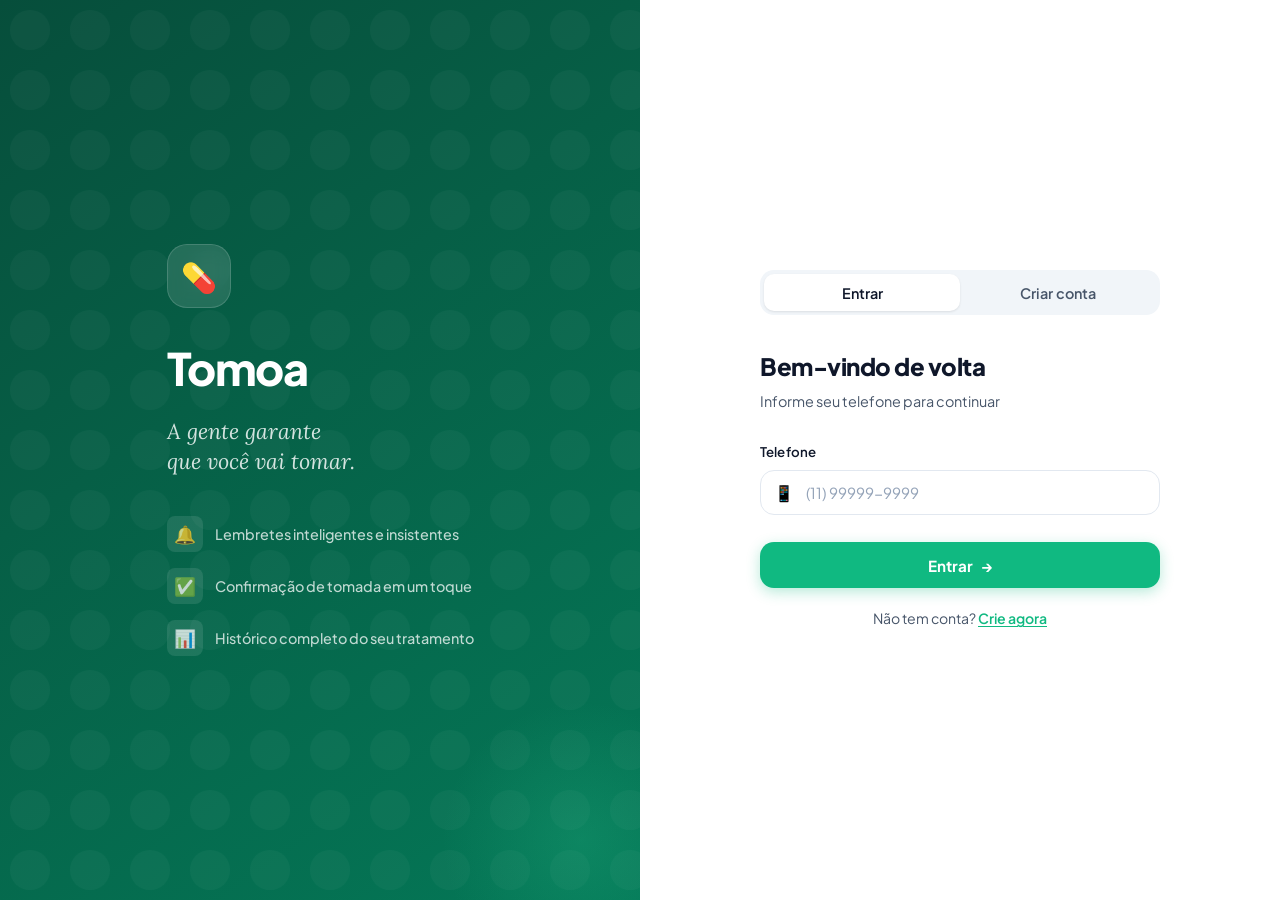
==== index.html @ 5665f7df "Add files via upload" ====
<!DOCTYPE html>
<html lang="pt-BR">
<head>
  <meta charset="UTF-8" />
  <meta name="viewport" content="width=device-width, initial-scale=1.0" />
  <title>Tomoa — Nunca mais esqueça seu remédio</title>
  <link rel="preconnect" href="https://fonts.googleapis.com" />
  <link rel="preconnect" href="https://fonts.gstatic.com" crossorigin />
  <link href="https://fonts.googleapis.com/css2?family=Plus+Jakarta+Sans:wght@400;500;600;700;800&family=Lora:ital@0;1&display=swap" rel="stylesheet" />
  <link rel="stylesheet" href="style.css" />
</head>
<body>

  <!-- ═══════════════════════════════════════════
       TOAST CONTAINER
  ════════════════════════════════════════════ -->
  <div id="toast-container" aria-live="polite"></div>

  <!-- ═══════════════════════════════════════════
       LOADING OVERLAY
  ════════════════════════════════════════════ -->
  <div id="loading-overlay" class="hidden">
    <div class="spinner-ring"></div>
  </div>

  <!-- ═══════════════════════════════════════════
       SCREEN: AUTH (Login / Cadastro)
  ════════════════════════════════════════════ -->
  <div id="screen-auth" class="screen active">
    <div class="auth-layout">

      <!-- Painel esquerdo — branding -->
      <div class="auth-brand">
        <div class="auth-brand-inner">
          <div class="brand-logo-wrap">
            <span class="brand-logo-icon">💊</span>
          </div>
          <h1 class="brand-name">Tomoa</h1>
          <p class="brand-tagline">A gente garante<br>que você vai tomar.</p>
          <div class="brand-features">
            <div class="brand-feature">
              <span class="feat-icon">🔔</span>
              <span>Lembretes inteligentes e insistentes</span>
            </div>
            <div class="brand-feature">
              <span class="feat-icon">✅</span>
              <span>Confirmação de tomada em um toque</span>
            </div>
            <div class="brand-feature">
              <span class="feat-icon">📊</span>
              <span>Histórico completo do seu tratamento</span>
            </div>
          </div>
        </div>
      </div>

      <!-- Painel direito — formulário -->
      <div class="auth-form-panel">
        <div class="auth-form-card">

          <!-- Tabs -->
          <div class="auth-tabs">
            <button class="auth-tab active" data-tab="login">Entrar</button>
            <button class="auth-tab" data-tab="cadastro">Criar conta</button>
          </div>

          <!-- Tab: Login -->
          <div id="tab-login" class="auth-tab-content active">
            <div class="form-header">
              <h2>Bem-vindo de volta</h2>
              <p>Informe seu telefone para continuar</p>
            </div>
            <div class="form-group">
              <label for="login-phone">Telefone</label>
              <div class="input-wrap">
                <span class="input-icon">📱</span>
                <input type="tel" id="login-phone" placeholder="(11) 99999-9999" maxlength="15" />
              </div>
            </div>
            <button class="btn-primary full" id="btn-login">
              <span class="btn-text">Entrar</span>
              <span class="btn-icon">→</span>
            </button>
            <p class="auth-switch">Não tem conta? <button class="link-btn" data-switch="cadastro">Crie agora</button></p>
          </div>

          <!-- Tab: Cadastro -->
          <div id="tab-cadastro" class="auth-tab-content">
            <div class="form-header">
              <h2>Seu cuidado começa aqui</h2>
              <p>Crie sua conta gratuita em segundos</p>
            </div>
            <div class="form-group">
              <label for="cad-name">Seu nome</label>
              <div class="input-wrap">
                <span class="input-icon">👤</span>
                <input type="text" id="cad-name" placeholder="Como posso te chamar?" />
              </div>
            </div>
            <div class="form-group">
              <label for="cad-phone">Telefone</label>
              <div class="input-wrap">
                <span class="input-icon">📱</span>
                <input type="tel" id="cad-phone" placeholder="(11) 99999-9999" maxlength="15" />
              </div>
            </div>
            <button class="btn-primary full" id="btn-cadastro">
              <span class="btn-text">Começar agora — é grátis</span>
              <span class="btn-icon">→</span>
            </button>
            <p class="auth-switch">Já tem conta? <button class="link-btn" data-switch="login">Entrar</button></p>
          </div>

        </div>
      </div>
    </div>
  </div>

  <!-- ═══════════════════════════════════════════
       SCREEN: DASHBOARD
  ════════════════════════════════════════════ -->
  <div id="screen-dashboard" class="screen hidden">

    <!-- Sidebar -->
    <aside class="sidebar">
      <div class="sidebar-logo">
        <span class="sidebar-logo-icon">💊</span>
        <span class="sidebar-logo-text">Tomoa</span>
      </div>
      <nav class="sidebar-nav">
        <button class="nav-item active" data-view="home">
          <span class="nav-icon">🏠</span>
          <span class="nav-label">Início</span>
        </button>
        <button class="nav-item" data-view="add">
          <span class="nav-icon">➕</span>
          <span class="nav-label">Adicionar</span>
        </button>
        <button class="nav-item" data-view="history">
          <span class="nav-icon">📋</span>
          <span class="nav-label">Histórico</span>
        </button>
      </nav>
      <div class="sidebar-footer">
        <div class="user-mini">
          <div class="user-avatar" id="sidebar-avatar">U</div>
          <div class="user-mini-info">
            <span class="user-mini-name" id="sidebar-name">Usuário</span>
            <span class="user-mini-plan">Plano Free</span>
          </div>
        </div>
        <button class="btn-icon-only" id="btn-logout" title="Sair">
          <span>↪</span>
        </button>
      </div>
    </aside>

    <!-- Mobile top bar -->
    <header class="mobile-header">
      <div class="mobile-logo">
        <span>💊</span>
        <span>Tomoa</span>
      </div>
      <button class="mobile-menu-btn" id="mobile-menu-btn">☰</button>
    </header>

    <!-- Mobile nav overlay -->
    <div class="mobile-nav-overlay hidden" id="mobile-nav-overlay">
      <div class="mobile-nav-panel">
        <div class="mobile-nav-header">
          <span class="mobile-nav-title">Menu</span>
          <button id="mobile-nav-close">✕</button>
        </div>
        <button class="nav-item" data-view="home" data-mobile="true">🏠 Início</button>
        <button class="nav-item" data-view="add" data-mobile="true">➕ Adicionar remédio</button>
        <button class="nav-item" data-view="history" data-mobile="true">📋 Histórico</button>
        <button class="nav-item danger" id="btn-logout-mobile">↪ Sair</button>
      </div>
    </div>

    <!-- Main content area -->
    <main class="main-content">

      <!-- ── VIEW: HOME ─────────────────────────── -->
      <div id="view-home" class="view active">

        <!-- Hero greeting -->
        <div class="greeting-section">
          <div class="greeting-text">
            <p class="greeting-sub">Bom dia 👋</p>
            <h2 class="greeting-name" id="greeting-name">Usuário</h2>
          </div>
          <div class="plan-badge" id="plan-badge">
            <span class="plan-icon">⭐</span>
            <span>Plano Free</span>
          </div>
        </div>

        <!-- Stats row -->
        <div class="stats-row">
          <div class="stat-card">
            <div class="stat-val" id="stat-total">0</div>
            <div class="stat-lbl">Remédios</div>
          </div>
          <div class="stat-card accent">
            <div class="stat-val" id="stat-pendentes">0</div>
            <div class="stat-lbl">Pendentes</div>
          </div>
          <div class="stat-card green">
            <div class="stat-val" id="stat-confirmados">0</div>
            <div class="stat-lbl">Confirmados</div>
          </div>
        </div>

        <!-- Upgrade banner (shown when limit reached) -->
        <div class="upgrade-banner hidden" id="upgrade-banner">
          <div class="upgrade-info">
            <span class="upgrade-icon">⚡</span>
            <div>
              <strong>Limite do plano gratuito atingido</strong>
              <p>Você tem 2 de 2 remédios. Faça upgrade para adicionar mais.</p>
            </div>
          </div>
          <button class="btn-upgrade">Upgrade por R$9,90/mês →</button>
        </div>

        <!-- Remedios list -->
        <div class="section-header">
          <h3 class="section-title">Seus remédios</h3>
          <button class="btn-text-green" data-view="add" id="btn-add-shortcut">+ Adicionar</button>
        </div>

        <div id="remedios-list" class="remedios-list">
          <!-- Populated by JS -->
        </div>

        <!-- Empty state -->
        <div id="empty-state" class="empty-state hidden">
          <div class="empty-icon">💊</div>
          <h4>Nenhum remédio cadastrado</h4>
          <p>Adicione seu primeiro remédio e nunca mais esqueça de tomar.</p>
          <button class="btn-primary" data-view="add">Adicionar remédio</button>
        </div>

      </div>

      <!-- ── VIEW: ADD REMÉDIO ───────────────────── -->
      <div id="view-add" class="view hidden">
        <div class="view-header">
          <button class="btn-back" data-view="home">← Voltar</button>
          <h2 class="view-title">Adicionar remédio</h2>
        </div>

        <div class="form-card">
          <div class="form-card-header">
            <span class="form-card-icon">💊</span>
            <div>
              <h3>Novo lembrete</h3>
              <p>Preencha os dados do medicamento</p>
            </div>
          </div>

          <div class="form-group">
            <label for="rem-nome">Nome do remédio</label>
            <div class="input-wrap">
              <span class="input-icon">💊</span>
              <input type="text" id="rem-nome" placeholder="Ex: Losartana 50mg" />
            </div>
          </div>

          <div class="form-group">
            <label for="rem-horario">Horário de tomar</label>
            <div class="input-wrap">
              <span class="input-icon">⏰</span>
              <input type="datetime-local" id="rem-horario" />
            </div>
          </div>

          <div class="form-group">
            <label for="rem-dosagem">Dosagem <span class="optional">(opcional)</span></label>
            <div class="input-wrap">
              <span class="input-icon">⚖️</span>
              <input type="text" id="rem-dosagem" placeholder="Ex: 1 comprimido" />
            </div>
          </div>

          <button class="btn-primary full" id="btn-add-remedio">
            <span class="btn-text">Salvar remédio</span>
            <span class="btn-icon">✓</span>
          </button>

          <div class="limit-warning hidden" id="limit-warning">
            <span>⚠️</span>
            <div>
              <strong>Limite atingido</strong>
              <p>O plano gratuito permite até 2 remédios. <button class="link-btn green">Faça upgrade por R$9,90/mês</button></p>
            </div>
          </div>
        </div>
      </div>

      <!-- ── VIEW: HISTORY ──────────────────────── -->
      <div id="view-history" class="view hidden">
        <div class="view-header">
          <button class="btn-back" data-view="home">← Voltar</button>
          <h2 class="view-title">Histórico</h2>
        </div>
        <div class="history-note">
          <span>📋</span>
          <p>Todos os seus remédios cadastrados e seus status de confirmação.</p>
        </div>
        <div id="history-list" class="remedios-list">
          <!-- Populated by JS -->
        </div>
      </div>

    </main>
  </div>

  <script src="script.js"></script>
</body>
</html>
---- style.css ----
/* ═══════════════════════════════════════════════════
   TOMOA — style.css
   Design: Premium minimalist, WhatsApp/Notion/Stripe
   Fonts: Plus Jakarta Sans + Lora
═══════════════════════════════════════════════════ */

/* ── RESET & BASE ──────────────────────────────── */
*, *::before, *::after {
  box-sizing: border-box;
  margin: 0;
  padding: 0;
}

:root {
  /* Brand colors */
  --green:        #10B981;
  --green-dark:   #059669;
  --green-light:  #D1FAE5;
  --green-mid:    #A7F3D0;
  --blue:         #3B82F6;
  --blue-light:   #EFF6FF;
  --blue-mid:     #BFDBFE;

  /* Neutrals */
  --white:        #FFFFFF;
  --off-white:    #F8FAFC;
  --surface:      #F1F5F9;
  --border:       #E2E8F0;
  --border-focus: #10B981;
  --text-primary: #0F172A;
  --text-sec:     #475569;
  --text-muted:   #94A3B8;

  /* Status */
  --pending-bg:   #FFF7ED;
  --pending-text: #C2410C;
  --pending-dot:  #F97316;
  --confirm-bg:   #F0FDF4;
  --confirm-text: #15803D;
  --confirm-dot:  #22C55E;

  /* Danger */
  --danger:       #EF4444;
  --danger-light: #FEF2F2;

  /* Upgrade */
  --upgrade-bg:   #FEF9C3;
  --upgrade-text: #854D0E;

  /* Shadows */
  --shadow-sm:  0 1px 3px rgba(0,0,0,0.06), 0 1px 2px rgba(0,0,0,0.04);
  --shadow-md:  0 4px 16px rgba(0,0,0,0.07), 0 2px 6px rgba(0,0,0,0.04);
  --shadow-lg:  0 12px 40px rgba(0,0,0,0.10), 0 4px 14px rgba(0,0,0,0.05);
  --shadow-xl:  0 24px 60px rgba(0,0,0,0.12);

  /* Radius */
  --radius-sm:  8px;
  --radius-md:  14px;
  --radius-lg:  20px;
  --radius-xl:  28px;
  --radius-full: 999px;

  /* Layout */
  --sidebar-w:  240px;
  --topbar-h:   60px;
}

html { font-size: 16px; scroll-behavior: smooth; }

body {
  font-family: 'Plus Jakarta Sans', sans-serif;
  background: var(--off-white);
  color: var(--text-primary);
  line-height: 1.6;
  -webkit-font-smoothing: antialiased;
  min-height: 100vh;
}

/* ── UTILITY ───────────────────────────────────── */
.hidden { display: none !important; }

/* ── SCREENS ────────────────────────────────────── */
.screen { width: 100%; min-height: 100vh; }
.screen.active { display: block; }

/* ── TOAST ──────────────────────────────────────── */
#toast-container {
  position: fixed;
  bottom: 24px; right: 24px;
  z-index: 9999;
  display: flex; flex-direction: column; gap: 10px;
  pointer-events: none;
}
.toast {
  background: var(--text-primary);
  color: var(--white);
  padding: 14px 18px;
  border-radius: var(--radius-md);
  font-size: 0.875rem;
  font-weight: 500;
  max-width: 320px;
  box-shadow: var(--shadow-lg);
  display: flex; align-items: center; gap: 10px;
  pointer-events: all;
  animation: toastIn 0.35s cubic-bezier(0.34,1.56,0.64,1) both;
  border-left: 4px solid var(--green);
}
.toast.error { border-color: var(--danger); }
.toast.warning { border-color: var(--pending-dot); }
.toast.fadeout { animation: toastOut 0.3s ease forwards; }
@keyframes toastIn {
  from { opacity: 0; transform: translateX(30px) scale(0.95); }
  to   { opacity: 1; transform: translateX(0) scale(1); }
}
@keyframes toastOut {
  from { opacity: 1; transform: translateX(0); }
  to   { opacity: 0; transform: translateX(30px); }
}

/* ── LOADING OVERLAY ────────────────────────────── */
#loading-overlay {
  position: fixed; inset: 0;
  background: rgba(255,255,255,0.80);
  backdrop-filter: blur(4px);
  z-index: 8888;
  display: flex; align-items: center; justify-content: center;
}
.spinner-ring {
  width: 44px; height: 44px;
  border: 3px solid var(--border);
  border-top-color: var(--green);
  border-radius: 50%;
  animation: spin 0.7s linear infinite;
}
@keyframes spin { to { transform: rotate(360deg); } }

/* ═══════════════════════════════════════════════════
   AUTH SCREEN
═══════════════════════════════════════════════════ */
.auth-layout {
  display: grid;
  grid-template-columns: 1fr 1fr;
  min-height: 100vh;
}

/* Brand panel */
.auth-brand {
  background: linear-gradient(145deg, #064E3B 0%, #065F46 40%, #047857 100%);
  display: flex; align-items: center; justify-content: center;
  padding: 3rem 2.5rem;
  position: relative;
  overflow: hidden;
}
.auth-brand::before {
  content: '';
  position: absolute; inset: 0;
  background: url("data:image/svg+xml,%3Csvg width='60' height='60' viewBox='0 0 60 60' xmlns='http://www.w3.org/2000/svg'%3E%3Cg fill='none' fill-rule='evenodd'%3E%3Cg fill='%23ffffff' fill-opacity='0.03'%3E%3Ccircle cx='30' cy='30' r='20'/%3E%3C/g%3E%3C/g%3E%3C/svg%3E");
  pointer-events: none;
}
.auth-brand::after {
  content: '';
  position: absolute; bottom: -80px; right: -80px;
  width: 280px; height: 280px;
  background: radial-gradient(circle, rgba(52,211,153,0.18) 0%, transparent 70%);
  pointer-events: none;
}
.auth-brand-inner { position: relative; z-index: 1; max-width: 380px; }

.brand-logo-wrap {
  width: 64px; height: 64px;
  background: rgba(255,255,255,0.12);
  border-radius: var(--radius-lg);
  display: flex; align-items: center; justify-content: center;
  font-size: 1.8rem;
  margin-bottom: 1.5rem;
  backdrop-filter: blur(8px);
  border: 1px solid rgba(255,255,255,0.15);
}
.brand-name {
  font-size: 2.8rem;
  font-weight: 800;
  color: #fff;
  letter-spacing: -0.03em;
  margin-bottom: 0.75rem;
}
.brand-tagline {
  font-family: 'Lora', serif;
  font-style: italic;
  font-size: 1.35rem;
  color: rgba(255,255,255,0.82);
  line-height: 1.4;
  margin-bottom: 2.5rem;
}
.brand-features { display: flex; flex-direction: column; gap: 1rem; }
.brand-feature {
  display: flex; align-items: center; gap: 0.75rem;
  color: rgba(255,255,255,0.75);
  font-size: 0.9rem;
  font-weight: 500;
}
.feat-icon {
  font-size: 1.1rem;
  width: 36px; height: 36px;
  background: rgba(255,255,255,0.1);
  border-radius: var(--radius-sm);
  display: flex; align-items: center; justify-content: center;
  flex-shrink: 0;
}

/* Form panel */
.auth-form-panel {
  display: flex; align-items: center; justify-content: center;
  padding: 2.5rem;
  background: var(--white);
}
.auth-form-card {
  width: 100%;
  max-width: 400px;
}

/* Tabs */
.auth-tabs {
  display: flex;
  background: var(--surface);
  border-radius: var(--radius-md);
  padding: 4px;
  margin-bottom: 2rem;
}
.auth-tab {
  flex: 1;
  padding: 0.6rem 1rem;
  border: none; background: transparent;
  border-radius: calc(var(--radius-md) - 4px);
  font-family: 'Plus Jakarta Sans', sans-serif;
  font-size: 0.9rem;
  font-weight: 600;
  color: var(--text-sec);
  cursor: pointer;
  transition: all 0.2s;
}
.auth-tab.active {
  background: var(--white);
  color: var(--text-primary);
  box-shadow: var(--shadow-sm);
}
.auth-tab-content { display: none; }
.auth-tab-content.active { display: block; }

.form-header { margin-bottom: 1.8rem; }
.form-header h2 {
  font-size: 1.5rem;
  font-weight: 800;
  color: var(--text-primary);
  margin-bottom: 0.25rem;
  letter-spacing: -0.02em;
}
.form-header p { color: var(--text-sec); font-size: 0.9rem; }

/* ── FORMS ──────────────────────────────────────── */
.form-group { margin-bottom: 1.2rem; }
.form-group label {
  display: block;
  font-size: 0.83rem;
  font-weight: 600;
  color: var(--text-primary);
  margin-bottom: 0.45rem;
  letter-spacing: 0.01em;
}
.optional { color: var(--text-muted); font-weight: 400; }

.input-wrap {
  position: relative;
  display: flex; align-items: center;
}
.input-icon {
  position: absolute; left: 14px;
  font-size: 1rem;
  pointer-events: none;
  z-index: 1;
}
.input-wrap input {
  width: 100%;
  padding: 0.75rem 0.9rem 0.75rem 2.8rem;
  border: 1.5px solid var(--border);
  border-radius: var(--radius-md);
  font-family: 'Plus Jakarta Sans', sans-serif;
  font-size: 0.95rem;
  color: var(--text-primary);
  background: var(--white);
  outline: none;
  transition: border-color 0.2s, box-shadow 0.2s;
}
.input-wrap input:focus {
  border-color: var(--green);
  box-shadow: 0 0 0 3px rgba(16,185,129,0.12);
}
.input-wrap input::placeholder { color: var(--text-muted); }

input[type="datetime-local"] { appearance: none; }

/* ── BUTTONS ─────────────────────────────────────── */
.btn-primary {
  display: inline-flex; align-items: center; justify-content: center; gap: 0.5rem;
  background: var(--green);
  color: var(--white);
  border: none;
  border-radius: var(--radius-md);
  padding: 0.85rem 1.6rem;
  font-family: 'Plus Jakarta Sans', sans-serif;
  font-size: 0.95rem;
  font-weight: 700;
  cursor: pointer;
  transition: background 0.2s, transform 0.15s, box-shadow 0.2s;
  box-shadow: 0 4px 14px rgba(16,185,129,0.30);
  text-decoration: none;
}
.btn-primary:hover {
  background: var(--green-dark);
  transform: translateY(-1px);
  box-shadow: 0 8px 24px rgba(16,185,129,0.38);
}
.btn-primary:active { transform: translateY(0); }
.btn-primary.full { width: 100%; margin-top: 0.5rem; }
.btn-primary:disabled {
  opacity: 0.6; cursor: not-allowed; transform: none;
}

.btn-icon-only {
  width: 36px; height: 36px;
  border: 1.5px solid var(--border);
  border-radius: var(--radius-sm);
  background: transparent;
  cursor: pointer;
  display: flex; align-items: center; justify-content: center;
  font-size: 1rem;
  color: var(--text-sec);
  transition: all 0.2s;
}
.btn-icon-only:hover { background: var(--danger-light); color: var(--danger); border-color: var(--danger); }

.btn-back {
  background: none; border: none;
  color: var(--text-sec);
  font-family: 'Plus Jakarta Sans', sans-serif;
  font-size: 0.9rem;
  font-weight: 600;
  cursor: pointer;
  padding: 0.4rem 0.8rem;
  border-radius: var(--radius-sm);
  transition: background 0.15s, color 0.15s;
}
.btn-back:hover { background: var(--surface); color: var(--text-primary); }

.btn-text-green {
  background: none; border: none;
  color: var(--green);
  font-family: 'Plus Jakarta Sans', sans-serif;
  font-size: 0.88rem; font-weight: 700;
  cursor: pointer;
  padding: 0.3rem 0;
  transition: color 0.15s;
}
.btn-text-green:hover { color: var(--green-dark); }

.link-btn {
  background: none; border: none;
  color: var(--green);
  font-family: 'Plus Jakarta Sans', sans-serif;
  font-size: inherit; font-weight: 600;
  cursor: pointer; text-decoration: underline;
  text-underline-offset: 2px;
}
.link-btn.green { color: var(--green); }

.btn-upgrade {
  background: #B45309;
  color: #fff;
  border: none;
  border-radius: var(--radius-sm);
  padding: 0.5rem 1rem;
  font-family: 'Plus Jakarta Sans', sans-serif;
  font-size: 0.82rem; font-weight: 700;
  cursor: pointer;
  white-space: nowrap;
  transition: background 0.2s;
  flex-shrink: 0;
}
.btn-upgrade:hover { background: #92400E; }

.auth-switch {
  text-align: center;
  margin-top: 1.2rem;
  font-size: 0.88rem;
  color: var(--text-sec);
}

/* ═══════════════════════════════════════════════════
   DASHBOARD LAYOUT
═══════════════════════════════════════════════════ */
#screen-dashboard {
  display: none;
  flex-direction: row;
}
#screen-dashboard.active {
  display: flex;
}

/* ── SIDEBAR ─────────────────────────────────────── */
.sidebar {
  width: var(--sidebar-w);
  min-height: 100vh;
  background: var(--white);
  border-right: 1px solid var(--border);
  display: flex;
  flex-direction: column;
  padding: 1.5rem 1rem;
  position: fixed;
  left: 0; top: 0; bottom: 0;
  z-index: 100;
}
.sidebar-logo {
  display: flex; align-items: center; gap: 0.6rem;
  padding: 0.5rem 0.75rem;
  margin-bottom: 2rem;
}
.sidebar-logo-icon { font-size: 1.4rem; }
.sidebar-logo-text {
  font-size: 1.3rem;
  font-weight: 800;
  color: var(--text-primary);
  letter-spacing: -0.02em;
}

.sidebar-nav {
  display: flex; flex-direction: column; gap: 4px;
  flex: 1;
}
.nav-item {
  display: flex; align-items: center; gap: 0.7rem;
  padding: 0.65rem 0.85rem;
  border: none; background: transparent;
  border-radius: var(--radius-md);
  font-family: 'Plus Jakarta Sans', sans-serif;
  font-size: 0.9rem; font-weight: 600;
  color: var(--text-sec);
  cursor: pointer;
  text-align: left;
  transition: all 0.15s;
  width: 100%;
}
.nav-item:hover { background: var(--surface); color: var(--text-primary); }
.nav-item.active { background: var(--green-light); color: var(--green-dark); }
.nav-icon { font-size: 1.05rem; width: 22px; text-align: center; }

.sidebar-footer {
  border-top: 1px solid var(--border);
  padding-top: 1rem;
  display: flex; align-items: center; gap: 0.6rem;
}
.user-mini { flex: 1; display: flex; align-items: center; gap: 0.6rem; overflow: hidden; }
.user-avatar {
  width: 34px; height: 34px;
  background: var(--green-light);
  color: var(--green-dark);
  border-radius: var(--radius-sm);
  display: flex; align-items: center; justify-content: center;
  font-weight: 800; font-size: 0.85rem;
  flex-shrink: 0;
}
.user-mini-info { display: flex; flex-direction: column; overflow: hidden; }
.user-mini-name {
  font-size: 0.82rem; font-weight: 700;
  color: var(--text-primary);
  white-space: nowrap; overflow: hidden; text-overflow: ellipsis;
}
.user-mini-plan { font-size: 0.73rem; color: var(--text-muted); }

/* ── MAIN CONTENT ────────────────────────────────── */
.main-content {
  flex: 1;
  margin-left: var(--sidebar-w);
  padding: 2.5rem 2rem 4rem;
  min-height: 100vh;
  max-width: calc(100vw - var(--sidebar-w));
}

/* ── VIEWS ───────────────────────────────────────── */
.view { display: none; }
.view.active { display: block; animation: viewIn 0.25s ease both; }
@keyframes viewIn {
  from { opacity: 0; transform: translateY(8px); }
  to   { opacity: 1; transform: translateY(0); }
}

/* ── GREETING ────────────────────────────────────── */
.greeting-section {
  display: flex; align-items: flex-start; justify-content: space-between;
  margin-bottom: 1.8rem;
  flex-wrap: wrap; gap: 0.75rem;
}
.greeting-sub { font-size: 0.9rem; color: var(--text-muted); margin-bottom: 0.2rem; }
.greeting-name {
  font-size: 1.75rem; font-weight: 800;
  color: var(--text-primary);
  letter-spacing: -0.02em;
}
.plan-badge {
  display: flex; align-items: center; gap: 0.4rem;
  background: var(--blue-light);
  color: var(--blue);
  font-size: 0.8rem; font-weight: 700;
  padding: 0.4rem 0.9rem;
  border-radius: var(--radius-full);
  border: 1px solid var(--blue-mid);
}

/* ── STATS ROW ───────────────────────────────────── */
.stats-row {
  display: grid;
  grid-template-columns: repeat(3, 1fr);
  gap: 1rem;
  margin-bottom: 1.5rem;
}
.stat-card {
  background: var(--white);
  border-radius: var(--radius-lg);
  padding: 1.25rem 1.4rem;
  box-shadow: var(--shadow-sm);
  border: 1px solid var(--border);
  transition: transform 0.2s, box-shadow 0.2s;
}
.stat-card:hover { transform: translateY(-2px); box-shadow: var(--shadow-md); }
.stat-card.accent { border-color: #FED7AA; background: #FFF7ED; }
.stat-card.green  { border-color: var(--green-mid); background: var(--green-light); }
.stat-val {
  font-size: 2rem; font-weight: 800;
  color: var(--text-primary);
  line-height: 1;
  letter-spacing: -0.03em;
}
.stat-card.accent .stat-val { color: var(--pending-text); }
.stat-card.green  .stat-val { color: var(--green-dark); }
.stat-lbl {
  font-size: 0.8rem; font-weight: 600;
  color: var(--text-muted);
  margin-top: 0.3rem;
  text-transform: uppercase; letter-spacing: 0.04em;
}

/* ── UPGRADE BANNER ──────────────────────────────── */
.upgrade-banner {
  background: var(--upgrade-bg);
  border: 1px solid #FCD34D;
  border-radius: var(--radius-lg);
  padding: 1.1rem 1.4rem;
  display: flex; align-items: center; justify-content: space-between;
  gap: 1rem;
  margin-bottom: 1.5rem;
  flex-wrap: wrap;
}
.upgrade-info {
  display: flex; align-items: flex-start; gap: 0.75rem;
  flex: 1;
}
.upgrade-icon { font-size: 1.3rem; flex-shrink: 0; margin-top: 2px; }
.upgrade-info strong { display: block; font-size: 0.9rem; color: var(--upgrade-text); margin-bottom: 0.15rem; }
.upgrade-info p { font-size: 0.82rem; color: #92400E; }

/* ── SECTION HEADER ──────────────────────────────── */
.section-header {
  display: flex; align-items: center; justify-content: space-between;
  margin-bottom: 1rem;
}
.section-title {
  font-size: 1rem; font-weight: 700;
  color: var(--text-primary);
  text-transform: uppercase; letter-spacing: 0.06em;
}

/* ── REMEDIOS LIST ───────────────────────────────── */
.remedios-list {
  display: flex; flex-direction: column; gap: 0.75rem;
}

.remedio-card {
  background: var(--white);
  border: 1px solid var(--border);
  border-radius: var(--radius-lg);
  padding: 1.2rem 1.4rem;
  display: flex; align-items: center; gap: 1rem;
  box-shadow: var(--shadow-sm);
  transition: transform 0.2s, box-shadow 0.2s, border-color 0.2s;
  animation: cardIn 0.35s cubic-bezier(0.34,1.2,0.64,1) both;
}
.remedio-card:hover { transform: translateY(-2px); box-shadow: var(--shadow-md); }
@keyframes cardIn {
  from { opacity: 0; transform: translateY(12px) scale(0.98); }
  to   { opacity: 1; transform: translateY(0) scale(1); }
}

.remedio-icon {
  width: 46px; height: 46px;
  border-radius: var(--radius-md);
  display: flex; align-items: center; justify-content: center;
  font-size: 1.3rem;
  background: var(--green-light);
  flex-shrink: 0;
}

.remedio-info { flex: 1; min-width: 0; }
.remedio-name {
  font-size: 1rem; font-weight: 700;
  color: var(--text-primary);
  margin-bottom: 0.2rem;
  white-space: nowrap; overflow: hidden; text-overflow: ellipsis;
}
.remedio-meta {
  display: flex; align-items: center; gap: 0.6rem;
  flex-wrap: wrap;
}
.remedio-time {
  font-size: 0.82rem; font-weight: 600;
  color: var(--text-sec);
  display: flex; align-items: center; gap: 0.3rem;
}
.remedio-dosagem {
  font-size: 0.78rem;
  color: var(--text-muted);
  background: var(--surface);
  padding: 0.15rem 0.55rem;
  border-radius: var(--radius-full);
}

.remedio-status {
  display: inline-flex; align-items: center; gap: 0.4rem;
  font-size: 0.77rem; font-weight: 700;
  padding: 0.28rem 0.7rem;
  border-radius: var(--radius-full);
  white-space: nowrap;
}
.status-pendente {
  background: var(--pending-bg);
  color: var(--pending-text);
}
.status-confirmado {
  background: var(--confirm-bg);
  color: var(--confirm-text);
}
.status-dot {
  width: 6px; height: 6px;
  border-radius: 50%;
}
.status-pendente .status-dot { background: var(--pending-dot); }
.status-confirmado .status-dot { background: var(--confirm-dot); }

.remedio-actions { display: flex; gap: 0.5rem; flex-shrink: 0; }

.btn-confirm {
  display: inline-flex; align-items: center; gap: 0.4rem;
  background: var(--green);
  color: var(--white);
  border: none;
  border-radius: var(--radius-sm);
  padding: 0.5rem 0.9rem;
  font-family: 'Plus Jakarta Sans', sans-serif;
  font-size: 0.8rem; font-weight: 700;
  cursor: pointer;
  transition: background 0.2s, transform 0.15s;
  white-space: nowrap;
}
.btn-confirm:hover { background: var(--green-dark); transform: translateY(-1px); }
.btn-confirm:disabled { opacity: 0.5; cursor: not-allowed; transform: none; }
.btn-confirm.confirmed {
  background: var(--confirm-bg);
  color: var(--confirm-text);
  border: 1px solid var(--green-mid);
  cursor: default;
}

/* ── EMPTY STATE ─────────────────────────────────── */
.empty-state {
  text-align: center;
  padding: 3.5rem 2rem;
  background: var(--white);
  border: 2px dashed var(--border);
  border-radius: var(--radius-xl);
}
.empty-icon { font-size: 3rem; margin-bottom: 1rem; opacity: 0.5; }
.empty-state h4 {
  font-size: 1.1rem; font-weight: 700;
  color: var(--text-primary);
  margin-bottom: 0.4rem;
}
.empty-state p { color: var(--text-sec); font-size: 0.9rem; margin-bottom: 1.5rem; }

/* ── VIEW HEADER ─────────────────────────────────── */
.view-header {
  display: flex; align-items: center; gap: 1rem;
  margin-bottom: 2rem;
}
.view-title {
  font-size: 1.5rem; font-weight: 800;
  color: var(--text-primary);
  letter-spacing: -0.02em;
}

/* ── FORM CARD ───────────────────────────────────── */
.form-card {
  background: var(--white);
  border: 1px solid var(--border);
  border-radius: var(--radius-xl);
  padding: 2rem;
  max-width: 520px;
  box-shadow: var(--shadow-md);
}
.form-card-header {
  display: flex; align-items: flex-start; gap: 1rem;
  margin-bottom: 1.8rem;
  padding-bottom: 1.4rem;
  border-bottom: 1px solid var(--border);
}
.form-card-icon {
  width: 48px; height: 48px;
  background: var(--green-light);
  border-radius: var(--radius-md);
  display: flex; align-items: center; justify-content: center;
  font-size: 1.4rem;
  flex-shrink: 0;
}
.form-card-header h3 {
  font-size: 1.1rem; font-weight: 800; margin-bottom: 0.2rem;
}
.form-card-header p { font-size: 0.85rem; color: var(--text-sec); }

/* ── LIMIT WARNING ───────────────────────────────── */
.limit-warning {
  display: flex; align-items: flex-start; gap: 0.75rem;
  background: var(--upgrade-bg);
  border: 1px solid #FCD34D;
  border-radius: var(--radius-md);
  padding: 1rem 1.1rem;
  margin-top: 1.2rem;
  font-size: 0.87rem;
}
.limit-warning span { font-size: 1.2rem; flex-shrink: 0; }
.limit-warning strong { display: block; color: var(--upgrade-text); margin-bottom: 0.15rem; }
.limit-warning p { color: #92400E; }

/* ── HISTORY NOTE ────────────────────────────────── */
.history-note {
  display: flex; align-items: center; gap: 0.75rem;
  background: var(--blue-light);
  border: 1px solid var(--blue-mid);
  border-radius: var(--radius-md);
  padding: 0.9rem 1.1rem;
  margin-bottom: 1.5rem;
  font-size: 0.88rem;
  color: #1D4ED8;
  font-weight: 500;
}

/* ── MOBILE HEADER ───────────────────────────────── */
.mobile-header {
  display: none;
  position: fixed; top: 0; left: 0; right: 0;
  height: var(--topbar-h);
  background: var(--white);
  border-bottom: 1px solid var(--border);
  align-items: center; justify-content: space-between;
  padding: 0 1.2rem;
  z-index: 200;
  box-shadow: var(--shadow-sm);
}
.mobile-logo {
  display: flex; align-items: center; gap: 0.5rem;
  font-size: 1.2rem; font-weight: 800;
  color: var(--text-primary);
}
.mobile-menu-btn {
  background: none; border: none;
  font-size: 1.3rem;
  cursor: pointer; color: var(--text-sec);
  padding: 0.4rem;
}

/* ── MOBILE NAV OVERLAY ──────────────────────────── */
.mobile-nav-overlay {
  position: fixed; inset: 0;
  background: rgba(0,0,0,0.45);
  z-index: 300;
  backdrop-filter: blur(3px);
}
.mobile-nav-panel {
  position: absolute; top: 0; left: 0;
  width: 75%; max-width: 280px;
  height: 100%;
  background: var(--white);
  padding: 1.5rem 1rem;
  display: flex; flex-direction: column; gap: 4px;
  box-shadow: var(--shadow-xl);
  animation: slidePanel 0.25s ease;
}
@keyframes slidePanel {
  from { transform: translateX(-100%); }
  to   { transform: translateX(0); }
}
.mobile-nav-header {
  display: flex; align-items: center; justify-content: space-between;
  margin-bottom: 1.5rem;
}
.mobile-nav-title { font-size: 1rem; font-weight: 800; }
.mobile-nav-header button {
  background: none; border: none;
  font-size: 1.1rem; cursor: pointer; color: var(--text-sec);
}
.nav-item.danger { color: var(--danger) !important; margin-top: auto; }

/* ═══════════════════════════════════════════════════
   RESPONSIVE
═══════════════════════════════════════════════════ */
@media (max-width: 900px) {
  .auth-layout { grid-template-columns: 1fr; }
  .auth-brand { display: none; }
  .auth-form-panel { padding: 2rem 1.2rem; min-height: 100vh; }
  .auth-form-card { max-width: 100%; }
}

@media (max-width: 768px) {
  .sidebar { display: none; }
  .mobile-header { display: flex; }
  .main-content {
    margin-left: 0;
    padding: calc(var(--topbar-h) + 1.5rem) 1.1rem 3rem;
    max-width: 100vw;
  }
  .stats-row { grid-template-columns: repeat(3, 1fr); gap: 0.6rem; }
  .stat-val { font-size: 1.5rem; }
  .remedio-card { flex-wrap: wrap; }
  .remedio-actions { width: 100%; }
  .btn-confirm { flex: 1; justify-content: center; }
}

@media (max-width: 480px) {
  .stats-row { grid-template-columns: 1fr 1fr 1fr; }
  .greeting-name { font-size: 1.4rem; }
  .upgrade-banner { flex-direction: column; align-items: flex-start; }
}

/* ── PRINT / Accessibility ───────────────────────── */
@media (prefers-reduced-motion: reduce) {
  *, *::before, *::after { animation-duration: 0.01ms !important; transition-duration: 0.01ms !important; }
}
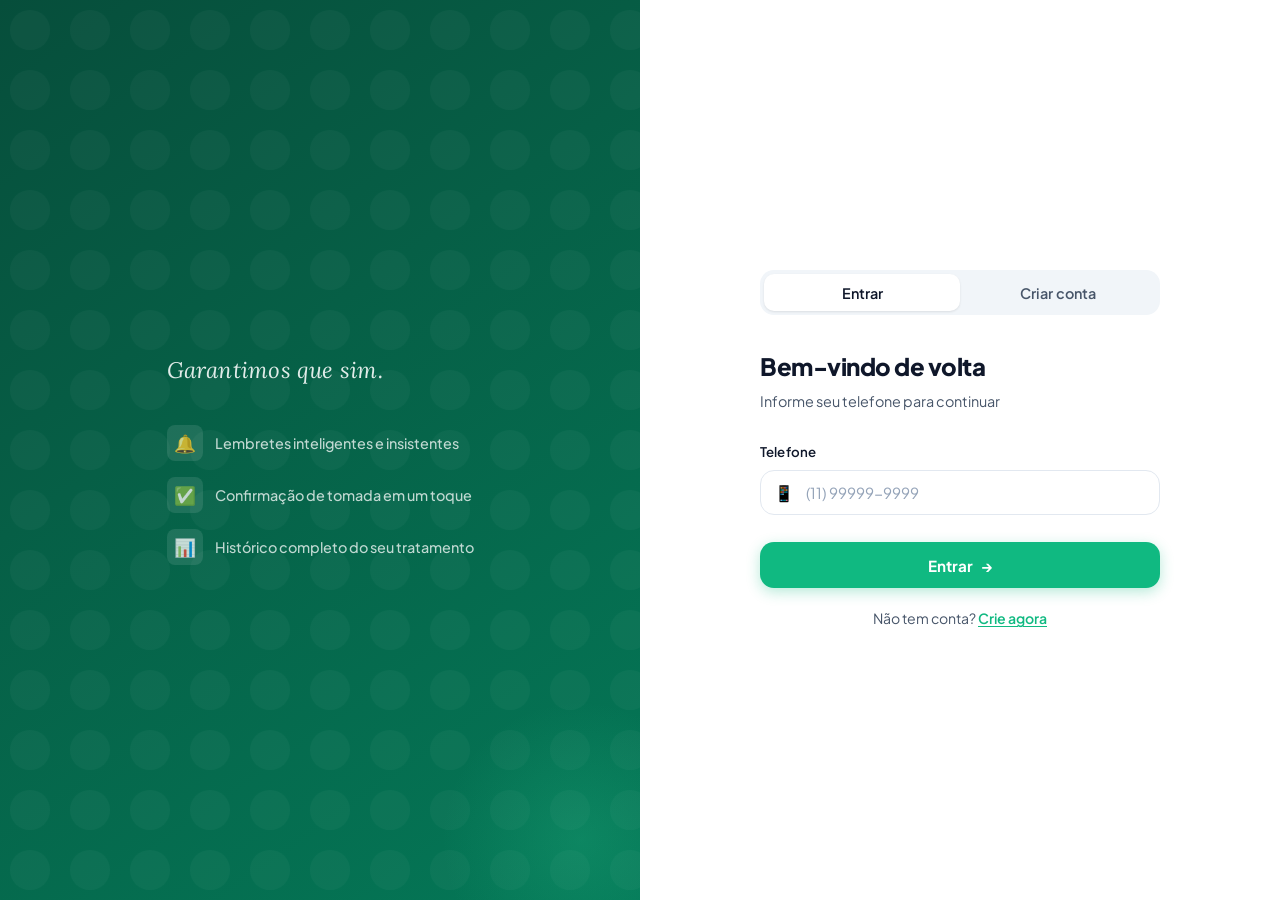
==== commit f603b336: "Add files via upload" ====
--- a/index.html
+++ b/index.html
@@ -3,7 +3,7 @@
 <head>
   <meta charset="UTF-8" />
   <meta name="viewport" content="width=device-width, initial-scale=1.0" />
-  <title>Tomoa — Nunca mais esqueça seu remédio</title>
+  <title>Tomou? — Garantimos que sim.</title>
   <link rel="preconnect" href="https://fonts.googleapis.com" />
   <link rel="preconnect" href="https://fonts.gstatic.com" crossorigin />
   <link href="https://fonts.googleapis.com/css2?family=Plus+Jakarta+Sans:wght@400;500;600;700;800&family=Lora:ital@0;1&display=swap" rel="stylesheet" />
@@ -32,11 +32,10 @@
       <!-- Painel esquerdo — branding -->
       <div class="auth-brand">
         <div class="auth-brand-inner">
-          <div class="brand-logo-wrap">
-            <span class="brand-logo-icon">💊</span>
-          </div>
-          <h1 class="brand-name">Tomoa</h1>
-          <p class="brand-tagline">A gente garante<br>que você vai tomar.</p>
+          <div class="brand-logo-img-wrap">
+            <img src="IMG_4233.JPG" alt="Tomou? Logo" class="brand-logo-img" id="auth-logo-img" />
+          </div>
+          <p class="brand-tagline">Garantimos que sim.</p>
           <div class="brand-features">
             <div class="brand-feature">
               <span class="feat-icon">🔔</span>
@@ -124,8 +123,7 @@
     <!-- Sidebar -->
     <aside class="sidebar">
       <div class="sidebar-logo">
-        <span class="sidebar-logo-icon">💊</span>
-        <span class="sidebar-logo-text">Tomoa</span>
+        <img src="IMG_4233.JPG" alt="Tomou?" class="sidebar-logo-img" id="sidebar-logo-img" />
       </div>
       <nav class="sidebar-nav">
         <button class="nav-item active" data-view="home">
@@ -158,8 +156,7 @@
     <!-- Mobile top bar -->
     <header class="mobile-header">
       <div class="mobile-logo">
-        <span>💊</span>
-        <span>Tomoa</span>
+        <img src="IMG_4233.JPG" alt="Tomou?" class="mobile-logo-img" id="mobile-logo-img" />
       </div>
       <button class="mobile-menu-btn" id="mobile-menu-btn">☰</button>
     </header>
@@ -260,6 +257,7 @@
             </div>
           </div>
 
+          <!-- Nome do remédio -->
           <div class="form-group">
             <label for="rem-nome">Nome do remédio</label>
             <div class="input-wrap">
@@ -268,14 +266,111 @@
             </div>
           </div>
 
+          <!-- Frequência -->
           <div class="form-group">
-            <label for="rem-horario">Horário de tomar</label>
-            <div class="input-wrap">
-              <span class="input-icon">⏰</span>
-              <input type="datetime-local" id="rem-horario" />
-            </div>
-          </div>
-
+            <label>Frequência de uso</label>
+            <div class="freq-options">
+              <label class="freq-option" id="freq-opt-continuo">
+                <input type="radio" name="rem-freq" value="continuo" id="freq-continuo" checked />
+                <div class="freq-option-inner">
+                  <span class="freq-icon">🔄</span>
+                  <div>
+                    <strong>Uso contínuo</strong>
+                    <small>Recorrente, todo dia ou dias específicos</small>
+                  </div>
+                </div>
+              </label>
+              <label class="freq-option" id="freq-opt-unico">
+                <input type="radio" name="rem-freq" value="unico" id="freq-unico" />
+                <div class="freq-option-inner">
+                  <span class="freq-icon">1️⃣</span>
+                  <div>
+                    <strong>Uso único</strong>
+                    <small>Apenas uma vez em data específica</small>
+                  </div>
+                </div>
+              </label>
+            </div>
+          </div>
+
+          <!-- Bloco: Uso único -->
+          <div id="bloco-unico" class="form-bloco hidden">
+            <div class="form-group">
+              <label for="rem-horario">Data e horário</label>
+              <div class="input-wrap">
+                <span class="input-icon">⏰</span>
+                <input type="datetime-local" id="rem-horario" />
+              </div>
+            </div>
+          </div>
+
+          <!-- Bloco: Uso contínuo -->
+          <div id="bloco-continuo" class="form-bloco">
+
+            <!-- Dias da semana -->
+            <div class="form-group">
+              <label>Dias da semana</label>
+              <div class="dias-grid">
+                <label class="dia-chip" data-dia="todos">
+                  <input type="checkbox" id="dia-todos" value="todos" />
+                  <span>Todos</span>
+                </label>
+                <label class="dia-chip" data-dia="seg">
+                  <input type="checkbox" id="dia-seg" value="seg" />
+                  <span>Seg</span>
+                </label>
+                <label class="dia-chip" data-dia="ter">
+                  <input type="checkbox" id="dia-ter" value="ter" />
+                  <span>Ter</span>
+                </label>
+                <label class="dia-chip" data-dia="qua">
+                  <input type="checkbox" id="dia-qua" value="qua" />
+                  <span>Qua</span>
+                </label>
+                <label class="dia-chip" data-dia="qui">
+                  <input type="checkbox" id="dia-qui" value="qui" />
+                  <span>Qui</span>
+                </label>
+                <label class="dia-chip" data-dia="sex">
+                  <input type="checkbox" id="dia-sex" value="sex" />
+                  <span>Sex</span>
+                </label>
+                <label class="dia-chip" data-dia="sab">
+                  <input type="checkbox" id="dia-sab" value="sab" />
+                  <span>Sáb</span>
+                </label>
+                <label class="dia-chip" data-dia="dom">
+                  <input type="checkbox" id="dia-dom" value="dom" />
+                  <span>Dom</span>
+                </label>
+              </div>
+            </div>
+
+            <!-- Quantidade de vezes por dia -->
+            <div class="form-group">
+              <label for="rem-vezes">Quantas vezes por dia?</label>
+              <div class="input-wrap">
+                <span class="input-icon">🔢</span>
+                <select id="rem-vezes">
+                  <option value="1">1 vez ao dia</option>
+                  <option value="2">2 vezes ao dia</option>
+                  <option value="3">3 vezes ao dia</option>
+                  <option value="4">4 vezes ao dia</option>
+                </select>
+              </div>
+            </div>
+
+            <!-- Horários dinâmicos -->
+            <div class="form-group" id="horarios-dinamicos-wrap">
+              <label>Horários</label>
+              <div id="horarios-dinamicos" class="horarios-list">
+                <!-- Gerado dinamicamente pelo JS -->
+              </div>
+            </div>
+
+          </div>
+
+          <!-- Dosagem (mantida) -->
           <div class="form-group">
             <label for="rem-dosagem">Dosagem <span class="optional">(opcional)</span></label>
             <div class="input-wrap">
--- a/style.css
+++ b/style.css
@@ -166,30 +166,27 @@
 }
 .auth-brand-inner { position: relative; z-index: 1; max-width: 380px; }
 
-.brand-logo-wrap {
-  width: 64px; height: 64px;
-  background: rgba(255,255,255,0.12);
-  border-radius: var(--radius-lg);
-  display: flex; align-items: center; justify-content: center;
-  font-size: 1.8rem;
-  margin-bottom: 1.5rem;
-  backdrop-filter: blur(8px);
-  border: 1px solid rgba(255,255,255,0.15);
-}
-.brand-name {
-  font-size: 2.8rem;
-  font-weight: 800;
-  color: #fff;
-  letter-spacing: -0.03em;
-  margin-bottom: 0.75rem;
+.brand-logo-img-wrap {
+  margin-bottom: 1.2rem;
+}
+.brand-logo-img {
+  width: 220px;
+  max-width: 100%;
+  height: auto;
+  object-fit: contain;
+  /* The logo has white background — blend it into the green panel */
+  mix-blend-mode: luminosity;
+  filter: brightness(0) invert(1);
+  opacity: 0.95;
 }
 .brand-tagline {
   font-family: 'Lora', serif;
   font-style: italic;
-  font-size: 1.35rem;
-  color: rgba(255,255,255,0.82);
+  font-size: 1.4rem;
+  color: rgba(255,255,255,0.88);
   line-height: 1.4;
   margin-bottom: 2.5rem;
+  letter-spacing: 0.01em;
 }
 .brand-features { display: flex; flex-direction: column; gap: 1rem; }
 .brand-feature {
@@ -419,16 +416,16 @@
   z-index: 100;
 }
 .sidebar-logo {
-  display: flex; align-items: center; gap: 0.6rem;
-  padding: 0.5rem 0.75rem;
+  display: flex; align-items: center;
+  padding: 0.25rem 0.5rem;
   margin-bottom: 2rem;
 }
-.sidebar-logo-icon { font-size: 1.4rem; }
-.sidebar-logo-text {
-  font-size: 1.3rem;
-  font-weight: 800;
-  color: var(--text-primary);
-  letter-spacing: -0.02em;
+.sidebar-logo-img {
+  width: 130px;
+  height: auto;
+  object-fit: contain;
+  /* Crop to show just the icon+text portion using object-position */
+  display: block;
 }
 
 .sidebar-nav {
@@ -772,9 +769,13 @@
   box-shadow: var(--shadow-sm);
 }
 .mobile-logo {
-  display: flex; align-items: center; gap: 0.5rem;
-  font-size: 1.2rem; font-weight: 800;
-  color: var(--text-primary);
+  display: flex; align-items: center;
+}
+.mobile-logo-img {
+  height: 36px;
+  width: auto;
+  object-fit: contain;
+  display: block;
 }
 .mobile-menu-btn {
   background: none; border: none;
@@ -850,3 +851,193 @@
 @media (prefers-reduced-motion: reduce) {
   *, *::before, *::after { animation-duration: 0.01ms !important; transition-duration: 0.01ms !important; }
 }
+
+
+/* ═══════════════════════════════════════════════════
+   SMART REMÉDIO FORM — Frequência, Dias, Horários
+═══════════════════════════════════════════════════ */
+
+/* Logo crop helper for sidebar/mobile — show only relevant part */
+.sidebar-logo-img,
+.mobile-logo-img {
+  /* Using CSS clip on the 2048x2048 source: top logo is centered top ~50% */
+  /* We use object-fit and a wrapper trick */
+}
+
+/* Frequency options */
+.freq-options {
+  display: grid; grid-template-columns: 1fr 1fr;
+  gap: 0.75rem;
+  margin-top: 0.2rem;
+}
+.freq-option {
+  cursor: pointer;
+  display: block;
+}
+.freq-option input[type="radio"] {
+  position: absolute; opacity: 0; width: 0; height: 0;
+}
+.freq-option-inner {
+  display: flex; align-items: flex-start; gap: 0.75rem;
+  padding: 1rem;
+  border: 2px solid var(--border);
+  border-radius: var(--radius-md);
+  background: var(--white);
+  transition: all 0.2s;
+  height: 100%;
+}
+.freq-option:hover .freq-option-inner {
+  border-color: var(--green);
+  background: var(--green-light);
+}
+.freq-option input:checked + .freq-option-inner {
+  border-color: var(--green);
+  background: var(--green-light);
+  box-shadow: 0 0 0 3px rgba(16,185,129,0.12);
+}
+.freq-icon { font-size: 1.4rem; flex-shrink: 0; line-height: 1; margin-top: 2px; }
+.freq-option-inner strong {
+  display: block; font-size: 0.88rem; font-weight: 700;
+  color: var(--text-primary); margin-bottom: 0.1rem;
+}
+.freq-option-inner small { font-size: 0.75rem; color: var(--text-muted); line-height: 1.3; }
+
+/* Form blocos (transition) */
+.form-bloco {
+  transition: opacity 0.25s ease, transform 0.25s ease, max-height 0.3s ease;
+  max-height: 600px;
+  overflow: hidden;
+  opacity: 1;
+  transform: translateY(0);
+}
+.form-bloco.hidden {
+  max-height: 0 !important;
+  opacity: 0;
+  transform: translateY(-6px);
+  pointer-events: none;
+}
+
+/* Dias da semana chips */
+.dias-grid {
+  display: flex; flex-wrap: wrap; gap: 0.5rem;
+  margin-top: 0.3rem;
+}
+.dia-chip {
+  cursor: pointer;
+  user-select: none;
+}
+.dia-chip input[type="checkbox"] {
+  position: absolute; opacity: 0; width: 0; height: 0;
+}
+.dia-chip span {
+  display: flex; align-items: center; justify-content: center;
+  min-width: 44px; height: 38px;
+  padding: 0 0.75rem;
+  border: 2px solid var(--border);
+  border-radius: var(--radius-full);
+  font-size: 0.82rem; font-weight: 700;
+  color: var(--text-sec);
+  background: var(--white);
+  transition: all 0.18s;
+}
+.dia-chip:hover span {
+  border-color: var(--green);
+  color: var(--green-dark);
+  background: var(--green-light);
+}
+.dia-chip input:checked + span {
+  background: var(--green);
+  border-color: var(--green);
+  color: var(--white);
+  box-shadow: 0 2px 8px rgba(16,185,129,0.30);
+}
+/* "Todos" chip — destaque especial */
+.dia-chip[data-dia="todos"] span {
+  min-width: 60px;
+  background: var(--surface);
+  border-style: dashed;
+}
+.dia-chip[data-dia="todos"] input:checked + span {
+  background: var(--navy, #0D2B4D);
+  border-color: var(--navy, #0D2B4D);
+  color: #fff;
+  border-style: solid;
+}
+
+/* Select styling */
+.input-wrap select {
+  width: 100%;
+  padding: 0.75rem 0.9rem 0.75rem 2.8rem;
+  border: 1.5px solid var(--border);
+  border-radius: var(--radius-md);
+  font-family: 'Plus Jakarta Sans', sans-serif;
+  font-size: 0.95rem;
+  color: var(--text-primary);
+  background: var(--white);
+  outline: none;
+  cursor: pointer;
+  appearance: none;
+  background-image: url("data:image/svg+xml,%3Csvg xmlns='http://www.w3.org/2000/svg' width='12' height='8' viewBox='0 0 12 8'%3E%3Cpath d='M1 1l5 5 5-5' stroke='%2394A3B8' stroke-width='1.5' fill='none' stroke-linecap='round'/%3E%3C/svg%3E");
+  background-repeat: no-repeat;
+  background-position: right 14px center;
+  padding-right: 2.5rem;
+  transition: border-color 0.2s, box-shadow 0.2s;
+}
+.input-wrap select:focus {
+  border-color: var(--green);
+  box-shadow: 0 0 0 3px rgba(16,185,129,0.12);
+}
+
+/* Horários dinâmicos */
+.horarios-list {
+  display: flex; flex-direction: column; gap: 0.6rem;
+  margin-top: 0.3rem;
+}
+.horario-item {
+  display: flex; align-items: center; gap: 0.75rem;
+  animation: fadeSlideIn 0.22s ease both;
+}
+@keyframes fadeSlideIn {
+  from { opacity: 0; transform: translateY(-6px); }
+  to   { opacity: 1; transform: translateY(0); }
+}
+.horario-label {
+  font-size: 0.78rem; font-weight: 700;
+  color: var(--text-muted);
+  text-transform: uppercase; letter-spacing: 0.04em;
+  white-space: nowrap; min-width: 60px;
+}
+.horario-item .input-wrap {
+  flex: 1;
+}
+.horario-item .input-wrap input[type="time"] {
+  width: 100%;
+  padding: 0.65rem 0.9rem 0.65rem 2.8rem;
+  border: 1.5px solid var(--border);
+  border-radius: var(--radius-md);
+  font-family: 'Plus Jakarta Sans', sans-serif;
+  font-size: 1rem; font-weight: 600;
+  color: var(--text-primary);
+  background: var(--white);
+  outline: none;
+  transition: border-color 0.2s, box-shadow 0.2s;
+}
+.horario-item .input-wrap input[type="time"]:focus {
+  border-color: var(--green);
+  box-shadow: 0 0 0 3px rgba(16,185,129,0.12);
+}
+
+/* Form card max-width increase for richer form */
+.form-card { max-width: 580px; }
+
+/* Separator line between form sections */
+.form-section-sep {
+  height: 1px; background: var(--border);
+  margin: 1.2rem 0;
+}
+
+@media (max-width: 480px) {
+  .freq-options { grid-template-columns: 1fr; }
+  .dias-grid { gap: 0.4rem; }
+  .dia-chip span { min-width: 40px; height: 36px; font-size: 0.78rem; }
+}
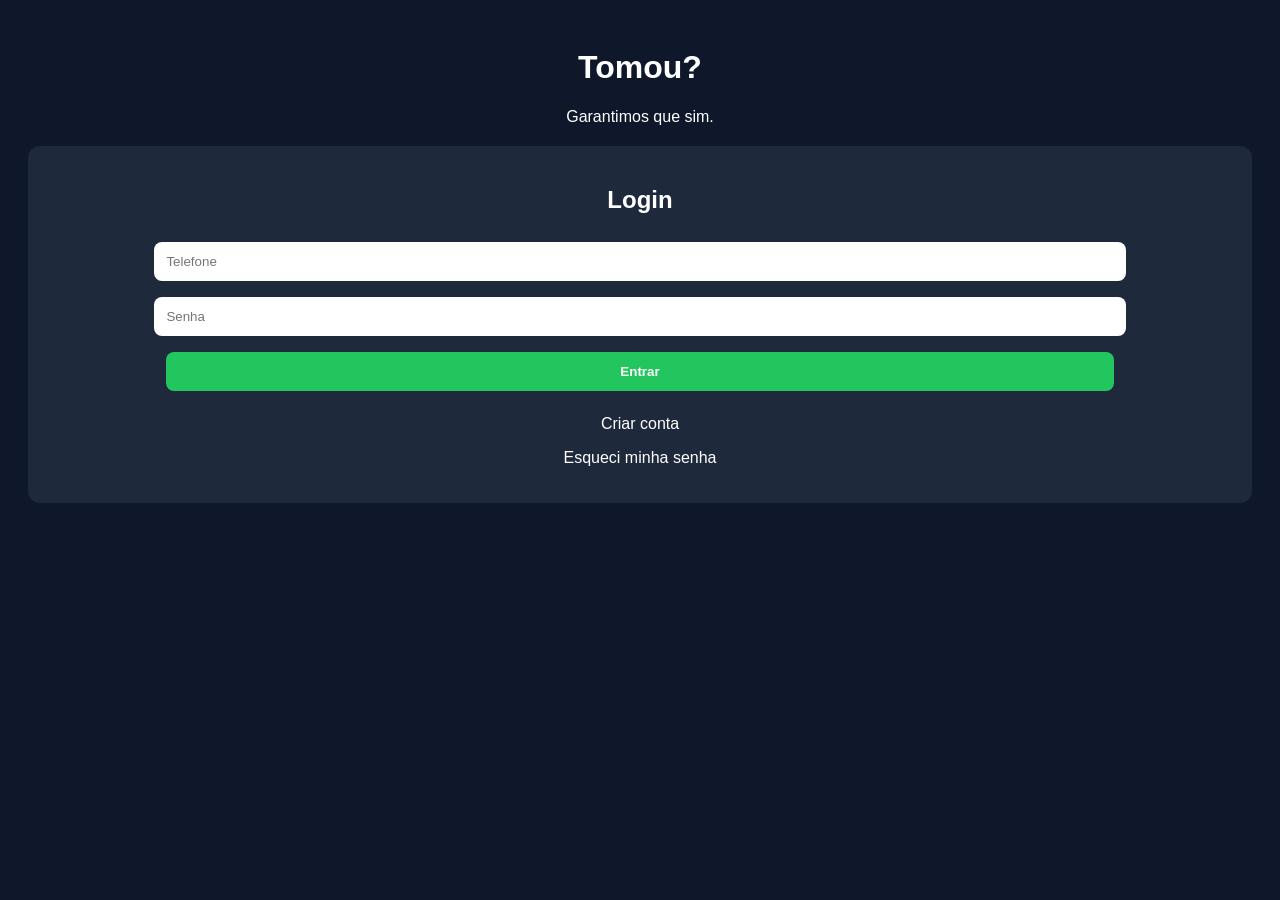
==== commit 0ae2407f: "Update index.html" ====
--- a/index.html
+++ b/index.html
@@ -1,417 +1,285 @@
 <!DOCTYPE html>
-<html lang="pt-BR">
+<html lang="pt-br">
 <head>
-  <meta charset="UTF-8" />
-  <meta name="viewport" content="width=device-width, initial-scale=1.0" />
-  <title>Tomou? — Garantimos que sim.</title>
-  <link rel="preconnect" href="https://fonts.googleapis.com" />
-  <link rel="preconnect" href="https://fonts.gstatic.com" crossorigin />
-  <link href="https://fonts.googleapis.com/css2?family=Plus+Jakarta+Sans:wght@400;500;600;700;800&family=Lora:ital@0;1&display=swap" rel="stylesheet" />
-  <link rel="stylesheet" href="style.css" />
+<meta charset="UTF-8">
+<meta name="viewport" content="width=device-width, initial-scale=1.0">
+<title>Tomou?</title>
+
+<style>
+body {
+  font-family: Arial;
+  background: #0f172a;
+  color: white;
+  text-align: center;
+  padding: 20px;
+}
+
+input, button {
+  padding: 12px;
+  margin: 8px;
+  width: 80%;
+  border-radius: 8px;
+  border: none;
+}
+
+button {
+  background: #22c55e;
+  color: white;
+  font-weight: bold;
+}
+
+.card {
+  background: #1e293b;
+  padding: 20px;
+  border-radius: 12px;
+  margin-top: 20px;
+}
+</style>
 </head>
+
 <body>
 
-  <!-- ═══════════════════════════════════════════
-       TOAST CONTAINER
-  ════════════════════════════════════════════ -->
-  <div id="toast-container" aria-live="polite"></div>
-
-  <!-- ═══════════════════════════════════════════
-       LOADING OVERLAY
-  ════════════════════════════════════════════ -->
-  <div id="loading-overlay" class="hidden">
-    <div class="spinner-ring"></div>
+<h1>Tomou?</h1>
+<p>Garantimos que sim.</p>
+
+<div id="app"></div>
+
+<script>
+const API = "COLE_SUA_URL_AQUI";
+
+// ==========================
+// STATE
+// ==========================
+let state = {
+  user: null
+};
+
+// ==========================
+// INIT
+// ==========================
+init();
+
+async function init() {
+  const user_id = localStorage.getItem("tomoa_user_id");
+
+  if (user_id) {
+    await loadUser(user_id);
+  } else {
+    renderLogin();
+  }
+}
+
+// ==========================
+// API
+// ==========================
+async function api(params) {
+  const url = API + "?" + new URLSearchParams(params);
+  const res = await fetch(url);
+  return res.json();
+}
+
+// ==========================
+// LOGIN
+// ==========================
+function renderLogin() {
+  document.getElementById("app").innerHTML = `
+    <div class="card">
+      <h2>Login</h2>
+      <input id="tel" placeholder="Telefone">
+      <input id="senha" type="password" placeholder="Senha">
+      <button onclick="login()">Entrar</button>
+      <p onclick="renderCadastro()">Criar conta</p>
+      <p onclick="renderRecuperar()">Esqueci minha senha</p>
+    </div>
+  `;
+}
+
+async function login() {
+  const telefone = document.getElementById("tel").value;
+  const senha = document.getElementById("senha").value;
+
+  const res = await api({
+    action: "login",
+    telefone,
+    senha
+  });
+
+  if (res.status === "ok") {
+    localStorage.setItem("tomoa_user_id", res.user_id);
+    await loadUser(res.user_id);
+  } else {
+    alert("Login inválido");
+  }
+}
+
+// ==========================
+// CADASTRO
+// ==========================
+function renderCadastro() {
+  document.getElementById("app").innerHTML = `
+    <div class="card">
+      <h2>Criar Conta</h2>
+      <input id="nome" placeholder="Nome">
+      <input id="tel" placeholder="Telefone">
+      <input id="senha" type="password" placeholder="Senha">
+      <input id="senha2" type="password" placeholder="Confirmar senha">
+      <button onclick="criarConta()">Cadastrar</button>
+      <p onclick="renderLogin()">Voltar</p>
+    </div>
+  `;
+}
+
+async function criarConta() {
+  const nome = document.getElementById("nome").value;
+  const telefone = document.getElementById("tel").value;
+  const senha = document.getElementById("senha").value;
+  const senha2 = document.getElementById("senha2").value;
+
+  if (senha !== senha2) {
+    alert("Senhas não conferem");
+    return;
+  }
+
+  const check = await api({
+    action: "checkUser",
+    telefone
+  });
+
+  if (check.exists) {
+    alert("Telefone já cadastrado");
+    return;
+  }
+
+  const res = await api({
+    action: "createUser",
+    nome,
+    telefone,
+    senha
+  });
+
+  if (res.status === "ok") {
+    localStorage.setItem("tomoa_user_id", res.user_id);
+    await loadUser(res.user_id);
+  }
+}
+
+// ==========================
+// USUÁRIO
+// ==========================
+async function loadUser(user_id) {
+  const user = await api({
+    action: "getUser",
+    user_id
+  });
+
+  state.user = user;
+
+  renderHome();
+}
+
+// ==========================
+// HOME
+// ==========================
+function renderHome() {
+  document.getElementById("app").innerHTML = `
+    <div class="card">
+      <h2>Olá, ${state.user.nome}</h2>
+      <p>Plano: ${state.user.plano}</p>
+
+      <button onclick="renderRemedios()">Ver Remédios</button>
+      <button onclick="logout()">Sair</button>
+    </div>
+  `;
+}
+
+// ==========================
+// REMÉDIOS
+// ==========================
+async function renderRemedios() {
+  const res = await api({
+    action: "listRemedios",
+    user_id: state.user.id
+  });
+
+  let html = "<div class='card'><h2>Remédios</h2>";
+
+  res.forEach(r => {
+    html += `<p>${r.nome} - ${new Date(r.horario).toLocaleTimeString()}</p>`;
+  });
+
+  html += `
+    <input id="nomeRem" placeholder="Nome do remédio">
+    <input id="horaRem" type="time">
+    <button onclick="addRemedio()">Adicionar</button>
+    <br><br>
+    <button onclick="renderHome()">Voltar</button>
   </div>
-
-  <!-- ═══════════════════════════════════════════
-       SCREEN: AUTH (Login / Cadastro)
-  ════════════════════════════════════════════ -->
-  <div id="screen-auth" class="screen active">
-    <div class="auth-layout">
-
-      <!-- Painel esquerdo — branding -->
-      <div class="auth-brand">
-        <div class="auth-brand-inner">
-          <div class="brand-logo-img-wrap">
-            <img src="IMG_4233.JPG" alt="Tomou? Logo" class="brand-logo-img" id="auth-logo-img" />
-          </div>
-          <p class="brand-tagline">Garantimos que sim.</p>
-          <div class="brand-features">
-            <div class="brand-feature">
-              <span class="feat-icon">🔔</span>
-              <span>Lembretes inteligentes e insistentes</span>
-            </div>
-            <div class="brand-feature">
-              <span class="feat-icon">✅</span>
-              <span>Confirmação de tomada em um toque</span>
-            </div>
-            <div class="brand-feature">
-              <span class="feat-icon">📊</span>
-              <span>Histórico completo do seu tratamento</span>
-            </div>
-          </div>
-        </div>
-      </div>
-
-      <!-- Painel direito — formulário -->
-      <div class="auth-form-panel">
-        <div class="auth-form-card">
-
-          <!-- Tabs -->
-          <div class="auth-tabs">
-            <button class="auth-tab active" data-tab="login">Entrar</button>
-            <button class="auth-tab" data-tab="cadastro">Criar conta</button>
-          </div>
-
-          <!-- Tab: Login -->
-          <div id="tab-login" class="auth-tab-content active">
-            <div class="form-header">
-              <h2>Bem-vindo de volta</h2>
-              <p>Informe seu telefone para continuar</p>
-            </div>
-            <div class="form-group">
-              <label for="login-phone">Telefone</label>
-              <div class="input-wrap">
-                <span class="input-icon">📱</span>
-                <input type="tel" id="login-phone" placeholder="(11) 99999-9999" maxlength="15" />
-              </div>
-            </div>
-            <button class="btn-primary full" id="btn-login">
-              <span class="btn-text">Entrar</span>
-              <span class="btn-icon">→</span>
-            </button>
-            <p class="auth-switch">Não tem conta? <button class="link-btn" data-switch="cadastro">Crie agora</button></p>
-          </div>
-
-          <!-- Tab: Cadastro -->
-          <div id="tab-cadastro" class="auth-tab-content">
-            <div class="form-header">
-              <h2>Seu cuidado começa aqui</h2>
-              <p>Crie sua conta gratuita em segundos</p>
-            </div>
-            <div class="form-group">
-              <label for="cad-name">Seu nome</label>
-              <div class="input-wrap">
-                <span class="input-icon">👤</span>
-                <input type="text" id="cad-name" placeholder="Como posso te chamar?" />
-              </div>
-            </div>
-            <div class="form-group">
-              <label for="cad-phone">Telefone</label>
-              <div class="input-wrap">
-                <span class="input-icon">📱</span>
-                <input type="tel" id="cad-phone" placeholder="(11) 99999-9999" maxlength="15" />
-              </div>
-            </div>
-            <button class="btn-primary full" id="btn-cadastro">
-              <span class="btn-text">Começar agora — é grátis</span>
-              <span class="btn-icon">→</span>
-            </button>
-            <p class="auth-switch">Já tem conta? <button class="link-btn" data-switch="login">Entrar</button></p>
-          </div>
-
-        </div>
-      </div>
-    </div>
-  </div>
-
-  <!-- ═══════════════════════════════════════════
-       SCREEN: DASHBOARD
-  ════════════════════════════════════════════ -->
-  <div id="screen-dashboard" class="screen hidden">
-
-    <!-- Sidebar -->
-    <aside class="sidebar">
-      <div class="sidebar-logo">
-        <img src="IMG_4233.JPG" alt="Tomou?" class="sidebar-logo-img" id="sidebar-logo-img" />
-      </div>
-      <nav class="sidebar-nav">
-        <button class="nav-item active" data-view="home">
-          <span class="nav-icon">🏠</span>
-          <span class="nav-label">Início</span>
-        </button>
-        <button class="nav-item" data-view="add">
-          <span class="nav-icon">➕</span>
-          <span class="nav-label">Adicionar</span>
-        </button>
-        <button class="nav-item" data-view="history">
-          <span class="nav-icon">📋</span>
-          <span class="nav-label">Histórico</span>
-        </button>
-      </nav>
-      <div class="sidebar-footer">
-        <div class="user-mini">
-          <div class="user-avatar" id="sidebar-avatar">U</div>
-          <div class="user-mini-info">
-            <span class="user-mini-name" id="sidebar-name">Usuário</span>
-            <span class="user-mini-plan">Plano Free</span>
-          </div>
-        </div>
-        <button class="btn-icon-only" id="btn-logout" title="Sair">
-          <span>↪</span>
-        </button>
-      </div>
-    </aside>
-
-    <!-- Mobile top bar -->
-    <header class="mobile-header">
-      <div class="mobile-logo">
-        <img src="IMG_4233.JPG" alt="Tomou?" class="mobile-logo-img" id="mobile-logo-img" />
-      </div>
-      <button class="mobile-menu-btn" id="mobile-menu-btn">☰</button>
-    </header>
-
-    <!-- Mobile nav overlay -->
-    <div class="mobile-nav-overlay hidden" id="mobile-nav-overlay">
-      <div class="mobile-nav-panel">
-        <div class="mobile-nav-header">
-          <span class="mobile-nav-title">Menu</span>
-          <button id="mobile-nav-close">✕</button>
-        </div>
-        <button class="nav-item" data-view="home" data-mobile="true">🏠 Início</button>
-        <button class="nav-item" data-view="add" data-mobile="true">➕ Adicionar remédio</button>
-        <button class="nav-item" data-view="history" data-mobile="true">📋 Histórico</button>
-        <button class="nav-item danger" id="btn-logout-mobile">↪ Sair</button>
-      </div>
-    </div>
-
-    <!-- Main content area -->
-    <main class="main-content">
-
-      <!-- ── VIEW: HOME ─────────────────────────── -->
-      <div id="view-home" class="view active">
-
-        <!-- Hero greeting -->
-        <div class="greeting-section">
-          <div class="greeting-text">
-            <p class="greeting-sub">Bom dia 👋</p>
-            <h2 class="greeting-name" id="greeting-name">Usuário</h2>
-          </div>
-          <div class="plan-badge" id="plan-badge">
-            <span class="plan-icon">⭐</span>
-            <span>Plano Free</span>
-          </div>
-        </div>
-
-        <!-- Stats row -->
-        <div class="stats-row">
-          <div class="stat-card">
-            <div class="stat-val" id="stat-total">0</div>
-            <div class="stat-lbl">Remédios</div>
-          </div>
-          <div class="stat-card accent">
-            <div class="stat-val" id="stat-pendentes">0</div>
-            <div class="stat-lbl">Pendentes</div>
-          </div>
-          <div class="stat-card green">
-            <div class="stat-val" id="stat-confirmados">0</div>
-            <div class="stat-lbl">Confirmados</div>
-          </div>
-        </div>
-
-        <!-- Upgrade banner (shown when limit reached) -->
-        <div class="upgrade-banner hidden" id="upgrade-banner">
-          <div class="upgrade-info">
-            <span class="upgrade-icon">⚡</span>
-            <div>
-              <strong>Limite do plano gratuito atingido</strong>
-              <p>Você tem 2 de 2 remédios. Faça upgrade para adicionar mais.</p>
-            </div>
-          </div>
-          <button class="btn-upgrade">Upgrade por R$9,90/mês →</button>
-        </div>
-
-        <!-- Remedios list -->
-        <div class="section-header">
-          <h3 class="section-title">Seus remédios</h3>
-          <button class="btn-text-green" data-view="add" id="btn-add-shortcut">+ Adicionar</button>
-        </div>
-
-        <div id="remedios-list" class="remedios-list">
-          <!-- Populated by JS -->
-        </div>
-
-        <!-- Empty state -->
-        <div id="empty-state" class="empty-state hidden">
-          <div class="empty-icon">💊</div>
-          <h4>Nenhum remédio cadastrado</h4>
-          <p>Adicione seu primeiro remédio e nunca mais esqueça de tomar.</p>
-          <button class="btn-primary" data-view="add">Adicionar remédio</button>
-        </div>
-
-      </div>
-
-      <!-- ── VIEW: ADD REMÉDIO ───────────────────── -->
-      <div id="view-add" class="view hidden">
-        <div class="view-header">
-          <button class="btn-back" data-view="home">← Voltar</button>
-          <h2 class="view-title">Adicionar remédio</h2>
-        </div>
-
-        <div class="form-card">
-          <div class="form-card-header">
-            <span class="form-card-icon">💊</span>
-            <div>
-              <h3>Novo lembrete</h3>
-              <p>Preencha os dados do medicamento</p>
-            </div>
-          </div>
-
-          <!-- Nome do remédio -->
-          <div class="form-group">
-            <label for="rem-nome">Nome do remédio</label>
-            <div class="input-wrap">
-              <span class="input-icon">💊</span>
-              <input type="text" id="rem-nome" placeholder="Ex: Losartana 50mg" />
-            </div>
-          </div>
-
-          <!-- Frequência -->
-          <div class="form-group">
-            <label>Frequência de uso</label>
-            <div class="freq-options">
-              <label class="freq-option" id="freq-opt-continuo">
-                <input type="radio" name="rem-freq" value="continuo" id="freq-continuo" checked />
-                <div class="freq-option-inner">
-                  <span class="freq-icon">🔄</span>
-                  <div>
-                    <strong>Uso contínuo</strong>
-                    <small>Recorrente, todo dia ou dias específicos</small>
-                  </div>
-                </div>
-              </label>
-              <label class="freq-option" id="freq-opt-unico">
-                <input type="radio" name="rem-freq" value="unico" id="freq-unico" />
-                <div class="freq-option-inner">
-                  <span class="freq-icon">1️⃣</span>
-                  <div>
-                    <strong>Uso único</strong>
-                    <small>Apenas uma vez em data específica</small>
-                  </div>
-                </div>
-              </label>
-            </div>
-          </div>
-
-          <!-- Bloco: Uso único -->
-          <div id="bloco-unico" class="form-bloco hidden">
-            <div class="form-group">
-              <label for="rem-horario">Data e horário</label>
-              <div class="input-wrap">
-                <span class="input-icon">⏰</span>
-                <input type="datetime-local" id="rem-horario" />
-              </div>
-            </div>
-          </div>
-
-          <!-- Bloco: Uso contínuo -->
-          <div id="bloco-continuo" class="form-bloco">
-
-            <!-- Dias da semana -->
-            <div class="form-group">
-              <label>Dias da semana</label>
-              <div class="dias-grid">
-                <label class="dia-chip" data-dia="todos">
-                  <input type="checkbox" id="dia-todos" value="todos" />
-                  <span>Todos</span>
-                </label>
-                <label class="dia-chip" data-dia="seg">
-                  <input type="checkbox" id="dia-seg" value="seg" />
-                  <span>Seg</span>
-                </label>
-                <label class="dia-chip" data-dia="ter">
-                  <input type="checkbox" id="dia-ter" value="ter" />
-                  <span>Ter</span>
-                </label>
-                <label class="dia-chip" data-dia="qua">
-                  <input type="checkbox" id="dia-qua" value="qua" />
-                  <span>Qua</span>
-                </label>
-                <label class="dia-chip" data-dia="qui">
-                  <input type="checkbox" id="dia-qui" value="qui" />
-                  <span>Qui</span>
-                </label>
-                <label class="dia-chip" data-dia="sex">
-                  <input type="checkbox" id="dia-sex" value="sex" />
-                  <span>Sex</span>
-                </label>
-                <label class="dia-chip" data-dia="sab">
-                  <input type="checkbox" id="dia-sab" value="sab" />
-                  <span>Sáb</span>
-                </label>
-                <label class="dia-chip" data-dia="dom">
-                  <input type="checkbox" id="dia-dom" value="dom" />
-                  <span>Dom</span>
-                </label>
-              </div>
-            </div>
-
-            <!-- Quantidade de vezes por dia -->
-            <div class="form-group">
-              <label for="rem-vezes">Quantas vezes por dia?</label>
-              <div class="input-wrap">
-                <span class="input-icon">🔢</span>
-                <select id="rem-vezes">
-                  <option value="1">1 vez ao dia</option>
-                  <option value="2">2 vezes ao dia</option>
-                  <option value="3">3 vezes ao dia</option>
-                  <option value="4">4 vezes ao dia</option>
-                </select>
-              </div>
-            </div>
-
-            <!-- Horários dinâmicos -->
-            <div class="form-group" id="horarios-dinamicos-wrap">
-              <label>Horários</label>
-              <div id="horarios-dinamicos" class="horarios-list">
-                <!-- Gerado dinamicamente pelo JS -->
-              </div>
-            </div>
-
-          </div>
-
-          <!-- Dosagem (mantida) -->
-          <div class="form-group">
-            <label for="rem-dosagem">Dosagem <span class="optional">(opcional)</span></label>
-            <div class="input-wrap">
-              <span class="input-icon">⚖️</span>
-              <input type="text" id="rem-dosagem" placeholder="Ex: 1 comprimido" />
-            </div>
-          </div>
-
-          <button class="btn-primary full" id="btn-add-remedio">
-            <span class="btn-text">Salvar remédio</span>
-            <span class="btn-icon">✓</span>
-          </button>
-
-          <div class="limit-warning hidden" id="limit-warning">
-            <span>⚠️</span>
-            <div>
-              <strong>Limite atingido</strong>
-              <p>O plano gratuito permite até 2 remédios. <button class="link-btn green">Faça upgrade por R$9,90/mês</button></p>
-            </div>
-          </div>
-        </div>
-      </div>
-
-      <!-- ── VIEW: HISTORY ──────────────────────── -->
-      <div id="view-history" class="view hidden">
-        <div class="view-header">
-          <button class="btn-back" data-view="home">← Voltar</button>
-          <h2 class="view-title">Histórico</h2>
-        </div>
-        <div class="history-note">
-          <span>📋</span>
-          <p>Todos os seus remédios cadastrados e seus status de confirmação.</p>
-        </div>
-        <div id="history-list" class="remedios-list">
-          <!-- Populated by JS -->
-        </div>
-      </div>
-
-    </main>
-  </div>
-
-  <script src="script.js"></script>
+  `;
+
+  document.getElementById("app").innerHTML = html;
+}
+
+async function addRemedio() {
+  const nome = document.getElementById("nomeRem").value;
+  const horario = document.getElementById("horaRem").value;
+
+  const hoje = new Date().toISOString().split("T")[0];
+  const dataHora = hoje + "T" + horario;
+
+  const res = await api({
+    action: "addRemedio",
+    user_id: state.user.id,
+    nome,
+    horario: dataHora
+  });
+
+  if (res.error === "limite_free") {
+    alert("Plano free permite apenas 2 remédios");
+    return;
+  }
+
+  renderRemedios();
+}
+
+// ==========================
+// RECUPERAR SENHA
+// ==========================
+function renderRecuperar() {
+  document.getElementById("app").innerHTML = `
+    <div class="card">
+      <h2>Recuperar Senha</h2>
+      <input id="tel" placeholder="Telefone">
+      <input id="nova" type="password" placeholder="Nova senha">
+      <button onclick="resetar()">Resetar</button>
+      <p onclick="renderLogin()">Voltar</p>
+    </div>
+  `;
+}
+
+async function resetar() {
+  const telefone = document.getElementById("tel").value;
+  const nova_senha = document.getElementById("nova").value;
+
+  const res = await api({
+    action: "resetPassword",
+    telefone,
+    nova_senha
+  });
+
+  if (res.status === "ok") {
+    alert("Senha atualizada");
+    renderLogin();
+  }
+}
+
+// ==========================
+// LOGOUT
+// ==========================
+function logout() {
+  localStorage.removeItem("tomoa_user_id");
+  renderLogin();
+}
+</script>
+
 </body>
 </html>
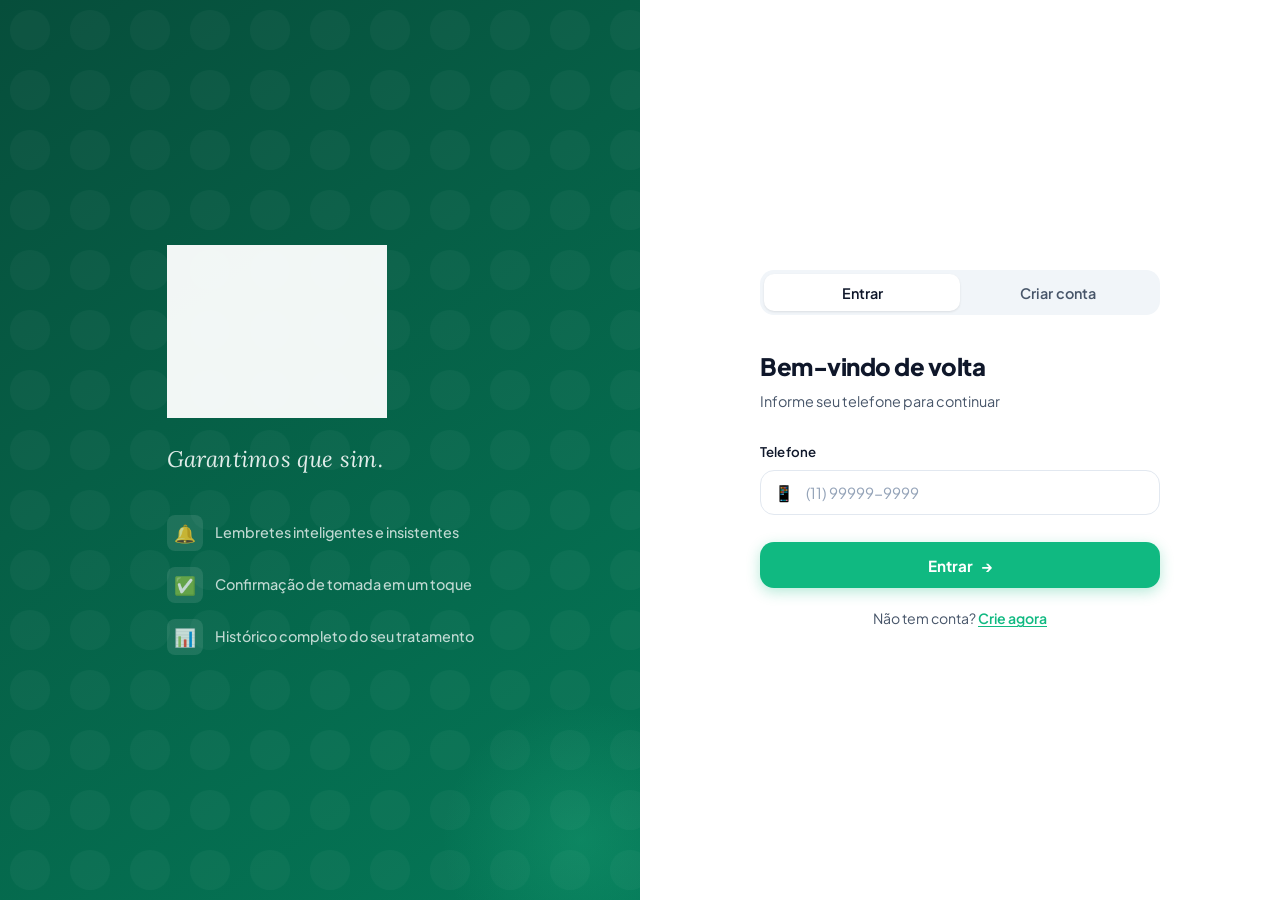
==== commit de480a4d: "Rename index_bkp.html to index.html" ====
--- a/index.html
+++ b/index.html
@@ -1,285 +1,417 @@
 <!DOCTYPE html>
-<html lang="pt-br">
+<html lang="pt-BR">
 <head>
-<meta charset="UTF-8">
-<meta name="viewport" content="width=device-width, initial-scale=1.0">
-<title>Tomou?</title>
-
-<style>
-body {
-  font-family: Arial;
-  background: #0f172a;
-  color: white;
-  text-align: center;
-  padding: 20px;
-}
-
-input, button {
-  padding: 12px;
-  margin: 8px;
-  width: 80%;
-  border-radius: 8px;
-  border: none;
-}
-
-button {
-  background: #22c55e;
-  color: white;
-  font-weight: bold;
-}
-
-.card {
-  background: #1e293b;
-  padding: 20px;
-  border-radius: 12px;
-  margin-top: 20px;
-}
-</style>
+  <meta charset="UTF-8" />
+  <meta name="viewport" content="width=device-width, initial-scale=1.0" />
+  <title>Tomou? — Garantimos que sim.</title>
+  <link rel="preconnect" href="https://fonts.googleapis.com" />
+  <link rel="preconnect" href="https://fonts.gstatic.com" crossorigin />
+  <link href="https://fonts.googleapis.com/css2?family=Plus+Jakarta+Sans:wght@400;500;600;700;800&family=Lora:ital@0;1&display=swap" rel="stylesheet" />
+  <link rel="stylesheet" href="style.css" />
 </head>
-
 <body>
 
-<h1>Tomou?</h1>
-<p>Garantimos que sim.</p>
-
-<div id="app"></div>
-
-<script>
-const API = "COLE_SUA_URL_AQUI";
-
-// ==========================
-// STATE
-// ==========================
-let state = {
-  user: null
-};
-
-// ==========================
-// INIT
-// ==========================
-init();
-
-async function init() {
-  const user_id = localStorage.getItem("tomoa_user_id");
-
-  if (user_id) {
-    await loadUser(user_id);
-  } else {
-    renderLogin();
-  }
-}
-
-// ==========================
-// API
-// ==========================
-async function api(params) {
-  const url = API + "?" + new URLSearchParams(params);
-  const res = await fetch(url);
-  return res.json();
-}
-
-// ==========================
-// LOGIN
-// ==========================
-function renderLogin() {
-  document.getElementById("app").innerHTML = `
-    <div class="card">
-      <h2>Login</h2>
-      <input id="tel" placeholder="Telefone">
-      <input id="senha" type="password" placeholder="Senha">
-      <button onclick="login()">Entrar</button>
-      <p onclick="renderCadastro()">Criar conta</p>
-      <p onclick="renderRecuperar()">Esqueci minha senha</p>
+  <!-- ═══════════════════════════════════════════
+       TOAST CONTAINER
+  ════════════════════════════════════════════ -->
+  <div id="toast-container" aria-live="polite"></div>
+
+  <!-- ═══════════════════════════════════════════
+       LOADING OVERLAY
+  ════════════════════════════════════════════ -->
+  <div id="loading-overlay" class="hidden">
+    <div class="spinner-ring"></div>
+  </div>
+
+  <!-- ═══════════════════════════════════════════
+       SCREEN: AUTH (Login / Cadastro)
+  ════════════════════════════════════════════ -->
+  <div id="screen-auth" class="screen active">
+    <div class="auth-layout">
+
+      <!-- Painel esquerdo — branding -->
+      <div class="auth-brand">
+        <div class="auth-brand-inner">
+          <div class="brand-logo-img-wrap">
+            <img src="IMG_4233.JPG" alt="Tomou? Logo" class="brand-logo-img" id="auth-logo-img" />
+          </div>
+          <p class="brand-tagline">Garantimos que sim.</p>
+          <div class="brand-features">
+            <div class="brand-feature">
+              <span class="feat-icon">🔔</span>
+              <span>Lembretes inteligentes e insistentes</span>
+            </div>
+            <div class="brand-feature">
+              <span class="feat-icon">✅</span>
+              <span>Confirmação de tomada em um toque</span>
+            </div>
+            <div class="brand-feature">
+              <span class="feat-icon">📊</span>
+              <span>Histórico completo do seu tratamento</span>
+            </div>
+          </div>
+        </div>
+      </div>
+
+      <!-- Painel direito — formulário -->
+      <div class="auth-form-panel">
+        <div class="auth-form-card">
+
+          <!-- Tabs -->
+          <div class="auth-tabs">
+            <button class="auth-tab active" data-tab="login">Entrar</button>
+            <button class="auth-tab" data-tab="cadastro">Criar conta</button>
+          </div>
+
+          <!-- Tab: Login -->
+          <div id="tab-login" class="auth-tab-content active">
+            <div class="form-header">
+              <h2>Bem-vindo de volta</h2>
+              <p>Informe seu telefone para continuar</p>
+            </div>
+            <div class="form-group">
+              <label for="login-phone">Telefone</label>
+              <div class="input-wrap">
+                <span class="input-icon">📱</span>
+                <input type="tel" id="login-phone" placeholder="(11) 99999-9999" maxlength="15" />
+              </div>
+            </div>
+            <button class="btn-primary full" id="btn-login">
+              <span class="btn-text">Entrar</span>
+              <span class="btn-icon">→</span>
+            </button>
+            <p class="auth-switch">Não tem conta? <button class="link-btn" data-switch="cadastro">Crie agora</button></p>
+          </div>
+
+          <!-- Tab: Cadastro -->
+          <div id="tab-cadastro" class="auth-tab-content">
+            <div class="form-header">
+              <h2>Seu cuidado começa aqui</h2>
+              <p>Crie sua conta gratuita em segundos</p>
+            </div>
+            <div class="form-group">
+              <label for="cad-name">Seu nome</label>
+              <div class="input-wrap">
+                <span class="input-icon">👤</span>
+                <input type="text" id="cad-name" placeholder="Como posso te chamar?" />
+              </div>
+            </div>
+            <div class="form-group">
+              <label for="cad-phone">Telefone</label>
+              <div class="input-wrap">
+                <span class="input-icon">📱</span>
+                <input type="tel" id="cad-phone" placeholder="(11) 99999-9999" maxlength="15" />
+              </div>
+            </div>
+            <button class="btn-primary full" id="btn-cadastro">
+              <span class="btn-text">Começar agora — é grátis</span>
+              <span class="btn-icon">→</span>
+            </button>
+            <p class="auth-switch">Já tem conta? <button class="link-btn" data-switch="login">Entrar</button></p>
+          </div>
+
+        </div>
+      </div>
     </div>
-  `;
-}
-
-async function login() {
-  const telefone = document.getElementById("tel").value;
-  const senha = document.getElementById("senha").value;
-
-  const res = await api({
-    action: "login",
-    telefone,
-    senha
-  });
-
-  if (res.status === "ok") {
-    localStorage.setItem("tomoa_user_id", res.user_id);
-    await loadUser(res.user_id);
-  } else {
-    alert("Login inválido");
-  }
-}
-
-// ==========================
-// CADASTRO
-// ==========================
-function renderCadastro() {
-  document.getElementById("app").innerHTML = `
-    <div class="card">
-      <h2>Criar Conta</h2>
-      <input id="nome" placeholder="Nome">
-      <input id="tel" placeholder="Telefone">
-      <input id="senha" type="password" placeholder="Senha">
-      <input id="senha2" type="password" placeholder="Confirmar senha">
-      <button onclick="criarConta()">Cadastrar</button>
-      <p onclick="renderLogin()">Voltar</p>
+  </div>
+
+  <!-- ═══════════════════════════════════════════
+       SCREEN: DASHBOARD
+  ════════════════════════════════════════════ -->
+  <div id="screen-dashboard" class="screen hidden">
+
+    <!-- Sidebar -->
+    <aside class="sidebar">
+      <div class="sidebar-logo">
+        <img src="IMG_4233.JPG" alt="Tomou?" class="sidebar-logo-img" id="sidebar-logo-img" />
+      </div>
+      <nav class="sidebar-nav">
+        <button class="nav-item active" data-view="home">
+          <span class="nav-icon">🏠</span>
+          <span class="nav-label">Início</span>
+        </button>
+        <button class="nav-item" data-view="add">
+          <span class="nav-icon">➕</span>
+          <span class="nav-label">Adicionar</span>
+        </button>
+        <button class="nav-item" data-view="history">
+          <span class="nav-icon">📋</span>
+          <span class="nav-label">Histórico</span>
+        </button>
+      </nav>
+      <div class="sidebar-footer">
+        <div class="user-mini">
+          <div class="user-avatar" id="sidebar-avatar">U</div>
+          <div class="user-mini-info">
+            <span class="user-mini-name" id="sidebar-name">Usuário</span>
+            <span class="user-mini-plan">Plano Free</span>
+          </div>
+        </div>
+        <button class="btn-icon-only" id="btn-logout" title="Sair">
+          <span>↪</span>
+        </button>
+      </div>
+    </aside>
+
+    <!-- Mobile top bar -->
+    <header class="mobile-header">
+      <div class="mobile-logo">
+        <img src="IMG_4233.JPG" alt="Tomou?" class="mobile-logo-img" id="mobile-logo-img" />
+      </div>
+      <button class="mobile-menu-btn" id="mobile-menu-btn">☰</button>
+    </header>
+
+    <!-- Mobile nav overlay -->
+    <div class="mobile-nav-overlay hidden" id="mobile-nav-overlay">
+      <div class="mobile-nav-panel">
+        <div class="mobile-nav-header">
+          <span class="mobile-nav-title">Menu</span>
+          <button id="mobile-nav-close">✕</button>
+        </div>
+        <button class="nav-item" data-view="home" data-mobile="true">🏠 Início</button>
+        <button class="nav-item" data-view="add" data-mobile="true">➕ Adicionar remédio</button>
+        <button class="nav-item" data-view="history" data-mobile="true">📋 Histórico</button>
+        <button class="nav-item danger" id="btn-logout-mobile">↪ Sair</button>
+      </div>
     </div>
-  `;
-}
-
-async function criarConta() {
-  const nome = document.getElementById("nome").value;
-  const telefone = document.getElementById("tel").value;
-  const senha = document.getElementById("senha").value;
-  const senha2 = document.getElementById("senha2").value;
-
-  if (senha !== senha2) {
-    alert("Senhas não conferem");
-    return;
-  }
-
-  const check = await api({
-    action: "checkUser",
-    telefone
-  });
-
-  if (check.exists) {
-    alert("Telefone já cadastrado");
-    return;
-  }
-
-  const res = await api({
-    action: "createUser",
-    nome,
-    telefone,
-    senha
-  });
-
-  if (res.status === "ok") {
-    localStorage.setItem("tomoa_user_id", res.user_id);
-    await loadUser(res.user_id);
-  }
-}
-
-// ==========================
-// USUÁRIO
-// ==========================
-async function loadUser(user_id) {
-  const user = await api({
-    action: "getUser",
-    user_id
-  });
-
-  state.user = user;
-
-  renderHome();
-}
-
-// ==========================
-// HOME
-// ==========================
-function renderHome() {
-  document.getElementById("app").innerHTML = `
-    <div class="card">
-      <h2>Olá, ${state.user.nome}</h2>
-      <p>Plano: ${state.user.plano}</p>
-
-      <button onclick="renderRemedios()">Ver Remédios</button>
-      <button onclick="logout()">Sair</button>
-    </div>
-  `;
-}
-
-// ==========================
-// REMÉDIOS
-// ==========================
-async function renderRemedios() {
-  const res = await api({
-    action: "listRemedios",
-    user_id: state.user.id
-  });
-
-  let html = "<div class='card'><h2>Remédios</h2>";
-
-  res.forEach(r => {
-    html += `<p>${r.nome} - ${new Date(r.horario).toLocaleTimeString()}</p>`;
-  });
-
-  html += `
-    <input id="nomeRem" placeholder="Nome do remédio">
-    <input id="horaRem" type="time">
-    <button onclick="addRemedio()">Adicionar</button>
-    <br><br>
-    <button onclick="renderHome()">Voltar</button>
+
+    <!-- Main content area -->
+    <main class="main-content">
+
+      <!-- ── VIEW: HOME ─────────────────────────── -->
+      <div id="view-home" class="view active">
+
+        <!-- Hero greeting -->
+        <div class="greeting-section">
+          <div class="greeting-text">
+            <p class="greeting-sub">Bom dia 👋</p>
+            <h2 class="greeting-name" id="greeting-name">Usuário</h2>
+          </div>
+          <div class="plan-badge" id="plan-badge">
+            <span class="plan-icon">⭐</span>
+            <span>Plano Free</span>
+          </div>
+        </div>
+
+        <!-- Stats row -->
+        <div class="stats-row">
+          <div class="stat-card">
+            <div class="stat-val" id="stat-total">0</div>
+            <div class="stat-lbl">Remédios</div>
+          </div>
+          <div class="stat-card accent">
+            <div class="stat-val" id="stat-pendentes">0</div>
+            <div class="stat-lbl">Pendentes</div>
+          </div>
+          <div class="stat-card green">
+            <div class="stat-val" id="stat-confirmados">0</div>
+            <div class="stat-lbl">Confirmados</div>
+          </div>
+        </div>
+
+        <!-- Upgrade banner (shown when limit reached) -->
+        <div class="upgrade-banner hidden" id="upgrade-banner">
+          <div class="upgrade-info">
+            <span class="upgrade-icon">⚡</span>
+            <div>
+              <strong>Limite do plano gratuito atingido</strong>
+              <p>Você tem 2 de 2 remédios. Faça upgrade para adicionar mais.</p>
+            </div>
+          </div>
+          <button class="btn-upgrade">Upgrade por R$9,90/mês →</button>
+        </div>
+
+        <!-- Remedios list -->
+        <div class="section-header">
+          <h3 class="section-title">Seus remédios</h3>
+          <button class="btn-text-green" data-view="add" id="btn-add-shortcut">+ Adicionar</button>
+        </div>
+
+        <div id="remedios-list" class="remedios-list">
+          <!-- Populated by JS -->
+        </div>
+
+        <!-- Empty state -->
+        <div id="empty-state" class="empty-state hidden">
+          <div class="empty-icon">💊</div>
+          <h4>Nenhum remédio cadastrado</h4>
+          <p>Adicione seu primeiro remédio e nunca mais esqueça de tomar.</p>
+          <button class="btn-primary" data-view="add">Adicionar remédio</button>
+        </div>
+
+      </div>
+
+      <!-- ── VIEW: ADD REMÉDIO ───────────────────── -->
+      <div id="view-add" class="view hidden">
+        <div class="view-header">
+          <button class="btn-back" data-view="home">← Voltar</button>
+          <h2 class="view-title">Adicionar remédio</h2>
+        </div>
+
+        <div class="form-card">
+          <div class="form-card-header">
+            <span class="form-card-icon">💊</span>
+            <div>
+              <h3>Novo lembrete</h3>
+              <p>Preencha os dados do medicamento</p>
+            </div>
+          </div>
+
+          <!-- Nome do remédio -->
+          <div class="form-group">
+            <label for="rem-nome">Nome do remédio</label>
+            <div class="input-wrap">
+              <span class="input-icon">💊</span>
+              <input type="text" id="rem-nome" placeholder="Ex: Losartana 50mg" />
+            </div>
+          </div>
+
+          <!-- Frequência -->
+          <div class="form-group">
+            <label>Frequência de uso</label>
+            <div class="freq-options">
+              <label class="freq-option" id="freq-opt-continuo">
+                <input type="radio" name="rem-freq" value="continuo" id="freq-continuo" checked />
+                <div class="freq-option-inner">
+                  <span class="freq-icon">🔄</span>
+                  <div>
+                    <strong>Uso contínuo</strong>
+                    <small>Recorrente, todo dia ou dias específicos</small>
+                  </div>
+                </div>
+              </label>
+              <label class="freq-option" id="freq-opt-unico">
+                <input type="radio" name="rem-freq" value="unico" id="freq-unico" />
+                <div class="freq-option-inner">
+                  <span class="freq-icon">1️⃣</span>
+                  <div>
+                    <strong>Uso único</strong>
+                    <small>Apenas uma vez em data específica</small>
+                  </div>
+                </div>
+              </label>
+            </div>
+          </div>
+
+          <!-- Bloco: Uso único -->
+          <div id="bloco-unico" class="form-bloco hidden">
+            <div class="form-group">
+              <label for="rem-horario">Data e horário</label>
+              <div class="input-wrap">
+                <span class="input-icon">⏰</span>
+                <input type="datetime-local" id="rem-horario" />
+              </div>
+            </div>
+          </div>
+
+          <!-- Bloco: Uso contínuo -->
+          <div id="bloco-continuo" class="form-bloco">
+
+            <!-- Dias da semana -->
+            <div class="form-group">
+              <label>Dias da semana</label>
+              <div class="dias-grid">
+                <label class="dia-chip" data-dia="todos">
+                  <input type="checkbox" id="dia-todos" value="todos" />
+                  <span>Todos</span>
+                </label>
+                <label class="dia-chip" data-dia="seg">
+                  <input type="checkbox" id="dia-seg" value="seg" />
+                  <span>Seg</span>
+                </label>
+                <label class="dia-chip" data-dia="ter">
+                  <input type="checkbox" id="dia-ter" value="ter" />
+                  <span>Ter</span>
+                </label>
+                <label class="dia-chip" data-dia="qua">
+                  <input type="checkbox" id="dia-qua" value="qua" />
+                  <span>Qua</span>
+                </label>
+                <label class="dia-chip" data-dia="qui">
+                  <input type="checkbox" id="dia-qui" value="qui" />
+                  <span>Qui</span>
+                </label>
+                <label class="dia-chip" data-dia="sex">
+                  <input type="checkbox" id="dia-sex" value="sex" />
+                  <span>Sex</span>
+                </label>
+                <label class="dia-chip" data-dia="sab">
+                  <input type="checkbox" id="dia-sab" value="sab" />
+                  <span>Sáb</span>
+                </label>
+                <label class="dia-chip" data-dia="dom">
+                  <input type="checkbox" id="dia-dom" value="dom" />
+                  <span>Dom</span>
+                </label>
+              </div>
+            </div>
+
+            <!-- Quantidade de vezes por dia -->
+            <div class="form-group">
+              <label for="rem-vezes">Quantas vezes por dia?</label>
+              <div class="input-wrap">
+                <span class="input-icon">🔢</span>
+                <select id="rem-vezes">
+                  <option value="1">1 vez ao dia</option>
+                  <option value="2">2 vezes ao dia</option>
+                  <option value="3">3 vezes ao dia</option>
+                  <option value="4">4 vezes ao dia</option>
+                </select>
+              </div>
+            </div>
+
+            <!-- Horários dinâmicos -->
+            <div class="form-group" id="horarios-dinamicos-wrap">
+              <label>Horários</label>
+              <div id="horarios-dinamicos" class="horarios-list">
+                <!-- Gerado dinamicamente pelo JS -->
+              </div>
+            </div>
+
+          </div>
+
+          <!-- Dosagem (mantida) -->
+          <div class="form-group">
+            <label for="rem-dosagem">Dosagem <span class="optional">(opcional)</span></label>
+            <div class="input-wrap">
+              <span class="input-icon">⚖️</span>
+              <input type="text" id="rem-dosagem" placeholder="Ex: 1 comprimido" />
+            </div>
+          </div>
+
+          <button class="btn-primary full" id="btn-add-remedio">
+            <span class="btn-text">Salvar remédio</span>
+            <span class="btn-icon">✓</span>
+          </button>
+
+          <div class="limit-warning hidden" id="limit-warning">
+            <span>⚠️</span>
+            <div>
+              <strong>Limite atingido</strong>
+              <p>O plano gratuito permite até 2 remédios. <button class="link-btn green">Faça upgrade por R$9,90/mês</button></p>
+            </div>
+          </div>
+        </div>
+      </div>
+
+      <!-- ── VIEW: HISTORY ──────────────────────── -->
+      <div id="view-history" class="view hidden">
+        <div class="view-header">
+          <button class="btn-back" data-view="home">← Voltar</button>
+          <h2 class="view-title">Histórico</h2>
+        </div>
+        <div class="history-note">
+          <span>📋</span>
+          <p>Todos os seus remédios cadastrados e seus status de confirmação.</p>
+        </div>
+        <div id="history-list" class="remedios-list">
+          <!-- Populated by JS -->
+        </div>
+      </div>
+
+    </main>
   </div>
-  `;
-
-  document.getElementById("app").innerHTML = html;
-}
-
-async function addRemedio() {
-  const nome = document.getElementById("nomeRem").value;
-  const horario = document.getElementById("horaRem").value;
-
-  const hoje = new Date().toISOString().split("T")[0];
-  const dataHora = hoje + "T" + horario;
-
-  const res = await api({
-    action: "addRemedio",
-    user_id: state.user.id,
-    nome,
-    horario: dataHora
-  });
-
-  if (res.error === "limite_free") {
-    alert("Plano free permite apenas 2 remédios");
-    return;
-  }
-
-  renderRemedios();
-}
-
-// ==========================
-// RECUPERAR SENHA
-// ==========================
-function renderRecuperar() {
-  document.getElementById("app").innerHTML = `
-    <div class="card">
-      <h2>Recuperar Senha</h2>
-      <input id="tel" placeholder="Telefone">
-      <input id="nova" type="password" placeholder="Nova senha">
-      <button onclick="resetar()">Resetar</button>
-      <p onclick="renderLogin()">Voltar</p>
-    </div>
-  `;
-}
-
-async function resetar() {
-  const telefone = document.getElementById("tel").value;
-  const nova_senha = document.getElementById("nova").value;
-
-  const res = await api({
-    action: "resetPassword",
-    telefone,
-    nova_senha
-  });
-
-  if (res.status === "ok") {
-    alert("Senha atualizada");
-    renderLogin();
-  }
-}
-
-// ==========================
-// LOGOUT
-// ==========================
-function logout() {
-  localStorage.removeItem("tomoa_user_id");
-  renderLogin();
-}
-</script>
-
+
+  <script src="script.js"></script>
 </body>
 </html>
--- a/style.css
+++ b/style.css
@@ -0,0 +1,1043 @@
+/* ═══════════════════════════════════════════════════
+   TOMOA — style.css
+   Design: Premium minimalist, WhatsApp/Notion/Stripe
+   Fonts: Plus Jakarta Sans + Lora
+═══════════════════════════════════════════════════ */
+
+/* ── RESET & BASE ──────────────────────────────── */
+*, *::before, *::after {
+  box-sizing: border-box;
+  margin: 0;
+  padding: 0;
+}
+
+:root {
+  /* Brand colors */
+  --green:        #10B981;
+  --green-dark:   #059669;
+  --green-light:  #D1FAE5;
+  --green-mid:    #A7F3D0;
+  --blue:         #3B82F6;
+  --blue-light:   #EFF6FF;
+  --blue-mid:     #BFDBFE;
+
+  /* Neutrals */
+  --white:        #FFFFFF;
+  --off-white:    #F8FAFC;
+  --surface:      #F1F5F9;
+  --border:       #E2E8F0;
+  --border-focus: #10B981;
+  --text-primary: #0F172A;
+  --text-sec:     #475569;
+  --text-muted:   #94A3B8;
+
+  /* Status */
+  --pending-bg:   #FFF7ED;
+  --pending-text: #C2410C;
+  --pending-dot:  #F97316;
+  --confirm-bg:   #F0FDF4;
+  --confirm-text: #15803D;
+  --confirm-dot:  #22C55E;
+
+  /* Danger */
+  --danger:       #EF4444;
+  --danger-light: #FEF2F2;
+
+  /* Upgrade */
+  --upgrade-bg:   #FEF9C3;
+  --upgrade-text: #854D0E;
+
+  /* Shadows */
+  --shadow-sm:  0 1px 3px rgba(0,0,0,0.06), 0 1px 2px rgba(0,0,0,0.04);
+  --shadow-md:  0 4px 16px rgba(0,0,0,0.07), 0 2px 6px rgba(0,0,0,0.04);
+  --shadow-lg:  0 12px 40px rgba(0,0,0,0.10), 0 4px 14px rgba(0,0,0,0.05);
+  --shadow-xl:  0 24px 60px rgba(0,0,0,0.12);
+
+  /* Radius */
+  --radius-sm:  8px;
+  --radius-md:  14px;
+  --radius-lg:  20px;
+  --radius-xl:  28px;
+  --radius-full: 999px;
+
+  /* Layout */
+  --sidebar-w:  240px;
+  --topbar-h:   60px;
+}
+
+html { font-size: 16px; scroll-behavior: smooth; }
+
+body {
+  font-family: 'Plus Jakarta Sans', sans-serif;
+  background: var(--off-white);
+  color: var(--text-primary);
+  line-height: 1.6;
+  -webkit-font-smoothing: antialiased;
+  min-height: 100vh;
+}
+
+/* ── UTILITY ───────────────────────────────────── */
+.hidden { display: none !important; }
+
+/* ── SCREENS ────────────────────────────────────── */
+.screen { width: 100%; min-height: 100vh; }
+.screen.active { display: block; }
+
+/* ── TOAST ──────────────────────────────────────── */
+#toast-container {
+  position: fixed;
+  bottom: 24px; right: 24px;
+  z-index: 9999;
+  display: flex; flex-direction: column; gap: 10px;
+  pointer-events: none;
+}
+.toast {
+  background: var(--text-primary);
+  color: var(--white);
+  padding: 14px 18px;
+  border-radius: var(--radius-md);
+  font-size: 0.875rem;
+  font-weight: 500;
+  max-width: 320px;
+  box-shadow: var(--shadow-lg);
+  display: flex; align-items: center; gap: 10px;
+  pointer-events: all;
+  animation: toastIn 0.35s cubic-bezier(0.34,1.56,0.64,1) both;
+  border-left: 4px solid var(--green);
+}
+.toast.error { border-color: var(--danger); }
+.toast.warning { border-color: var(--pending-dot); }
+.toast.fadeout { animation: toastOut 0.3s ease forwards; }
+@keyframes toastIn {
+  from { opacity: 0; transform: translateX(30px) scale(0.95); }
+  to   { opacity: 1; transform: translateX(0) scale(1); }
+}
+@keyframes toastOut {
+  from { opacity: 1; transform: translateX(0); }
+  to   { opacity: 0; transform: translateX(30px); }
+}
+
+/* ── LOADING OVERLAY ────────────────────────────── */
+#loading-overlay {
+  position: fixed; inset: 0;
+  background: rgba(255,255,255,0.80);
+  backdrop-filter: blur(4px);
+  z-index: 8888;
+  display: flex; align-items: center; justify-content: center;
+}
+.spinner-ring {
+  width: 44px; height: 44px;
+  border: 3px solid var(--border);
+  border-top-color: var(--green);
+  border-radius: 50%;
+  animation: spin 0.7s linear infinite;
+}
+@keyframes spin { to { transform: rotate(360deg); } }
+
+/* ═══════════════════════════════════════════════════
+   AUTH SCREEN
+═══════════════════════════════════════════════════ */
+.auth-layout {
+  display: grid;
+  grid-template-columns: 1fr 1fr;
+  min-height: 100vh;
+}
+
+/* Brand panel */
+.auth-brand {
+  background: linear-gradient(145deg, #064E3B 0%, #065F46 40%, #047857 100%);
+  display: flex; align-items: center; justify-content: center;
+  padding: 3rem 2.5rem;
+  position: relative;
+  overflow: hidden;
+}
+.auth-brand::before {
+  content: '';
+  position: absolute; inset: 0;
+  background: url("data:image/svg+xml,%3Csvg width='60' height='60' viewBox='0 0 60 60' xmlns='http://www.w3.org/2000/svg'%3E%3Cg fill='none' fill-rule='evenodd'%3E%3Cg fill='%23ffffff' fill-opacity='0.03'%3E%3Ccircle cx='30' cy='30' r='20'/%3E%3C/g%3E%3C/g%3E%3C/svg%3E");
+  pointer-events: none;
+}
+.auth-brand::after {
+  content: '';
+  position: absolute; bottom: -80px; right: -80px;
+  width: 280px; height: 280px;
+  background: radial-gradient(circle, rgba(52,211,153,0.18) 0%, transparent 70%);
+  pointer-events: none;
+}
+.auth-brand-inner { position: relative; z-index: 1; max-width: 380px; }
+
+.brand-logo-img-wrap {
+  margin-bottom: 1.2rem;
+}
+.brand-logo-img {
+  width: 220px;
+  max-width: 100%;
+  height: auto;
+  object-fit: contain;
+  /* The logo has white background — blend it into the green panel */
+  mix-blend-mode: luminosity;
+  filter: brightness(0) invert(1);
+  opacity: 0.95;
+}
+.brand-tagline {
+  font-family: 'Lora', serif;
+  font-style: italic;
+  font-size: 1.4rem;
+  color: rgba(255,255,255,0.88);
+  line-height: 1.4;
+  margin-bottom: 2.5rem;
+  letter-spacing: 0.01em;
+}
+.brand-features { display: flex; flex-direction: column; gap: 1rem; }
+.brand-feature {
+  display: flex; align-items: center; gap: 0.75rem;
+  color: rgba(255,255,255,0.75);
+  font-size: 0.9rem;
+  font-weight: 500;
+}
+.feat-icon {
+  font-size: 1.1rem;
+  width: 36px; height: 36px;
+  background: rgba(255,255,255,0.1);
+  border-radius: var(--radius-sm);
+  display: flex; align-items: center; justify-content: center;
+  flex-shrink: 0;
+}
+
+/* Form panel */
+.auth-form-panel {
+  display: flex; align-items: center; justify-content: center;
+  padding: 2.5rem;
+  background: var(--white);
+}
+.auth-form-card {
+  width: 100%;
+  max-width: 400px;
+}
+
+/* Tabs */
+.auth-tabs {
+  display: flex;
+  background: var(--surface);
+  border-radius: var(--radius-md);
+  padding: 4px;
+  margin-bottom: 2rem;
+}
+.auth-tab {
+  flex: 1;
+  padding: 0.6rem 1rem;
+  border: none; background: transparent;
+  border-radius: calc(var(--radius-md) - 4px);
+  font-family: 'Plus Jakarta Sans', sans-serif;
+  font-size: 0.9rem;
+  font-weight: 600;
+  color: var(--text-sec);
+  cursor: pointer;
+  transition: all 0.2s;
+}
+.auth-tab.active {
+  background: var(--white);
+  color: var(--text-primary);
+  box-shadow: var(--shadow-sm);
+}
+.auth-tab-content { display: none; }
+.auth-tab-content.active { display: block; }
+
+.form-header { margin-bottom: 1.8rem; }
+.form-header h2 {
+  font-size: 1.5rem;
+  font-weight: 800;
+  color: var(--text-primary);
+  margin-bottom: 0.25rem;
+  letter-spacing: -0.02em;
+}
+.form-header p { color: var(--text-sec); font-size: 0.9rem; }
+
+/* ── FORMS ──────────────────────────────────────── */
+.form-group { margin-bottom: 1.2rem; }
+.form-group label {
+  display: block;
+  font-size: 0.83rem;
+  font-weight: 600;
+  color: var(--text-primary);
+  margin-bottom: 0.45rem;
+  letter-spacing: 0.01em;
+}
+.optional { color: var(--text-muted); font-weight: 400; }
+
+.input-wrap {
+  position: relative;
+  display: flex; align-items: center;
+}
+.input-icon {
+  position: absolute; left: 14px;
+  font-size: 1rem;
+  pointer-events: none;
+  z-index: 1;
+}
+.input-wrap input {
+  width: 100%;
+  padding: 0.75rem 0.9rem 0.75rem 2.8rem;
+  border: 1.5px solid var(--border);
+  border-radius: var(--radius-md);
+  font-family: 'Plus Jakarta Sans', sans-serif;
+  font-size: 0.95rem;
+  color: var(--text-primary);
+  background: var(--white);
+  outline: none;
+  transition: border-color 0.2s, box-shadow 0.2s;
+}
+.input-wrap input:focus {
+  border-color: var(--green);
+  box-shadow: 0 0 0 3px rgba(16,185,129,0.12);
+}
+.input-wrap input::placeholder { color: var(--text-muted); }
+
+input[type="datetime-local"] { appearance: none; }
+
+/* ── BUTTONS ─────────────────────────────────────── */
+.btn-primary {
+  display: inline-flex; align-items: center; justify-content: center; gap: 0.5rem;
+  background: var(--green);
+  color: var(--white);
+  border: none;
+  border-radius: var(--radius-md);
+  padding: 0.85rem 1.6rem;
+  font-family: 'Plus Jakarta Sans', sans-serif;
+  font-size: 0.95rem;
+  font-weight: 700;
+  cursor: pointer;
+  transition: background 0.2s, transform 0.15s, box-shadow 0.2s;
+  box-shadow: 0 4px 14px rgba(16,185,129,0.30);
+  text-decoration: none;
+}
+.btn-primary:hover {
+  background: var(--green-dark);
+  transform: translateY(-1px);
+  box-shadow: 0 8px 24px rgba(16,185,129,0.38);
+}
+.btn-primary:active { transform: translateY(0); }
+.btn-primary.full { width: 100%; margin-top: 0.5rem; }
+.btn-primary:disabled {
+  opacity: 0.6; cursor: not-allowed; transform: none;
+}
+
+.btn-icon-only {
+  width: 36px; height: 36px;
+  border: 1.5px solid var(--border);
+  border-radius: var(--radius-sm);
+  background: transparent;
+  cursor: pointer;
+  display: flex; align-items: center; justify-content: center;
+  font-size: 1rem;
+  color: var(--text-sec);
+  transition: all 0.2s;
+}
+.btn-icon-only:hover { background: var(--danger-light); color: var(--danger); border-color: var(--danger); }
+
+.btn-back {
+  background: none; border: none;
+  color: var(--text-sec);
+  font-family: 'Plus Jakarta Sans', sans-serif;
+  font-size: 0.9rem;
+  font-weight: 600;
+  cursor: pointer;
+  padding: 0.4rem 0.8rem;
+  border-radius: var(--radius-sm);
+  transition: background 0.15s, color 0.15s;
+}
+.btn-back:hover { background: var(--surface); color: var(--text-primary); }
+
+.btn-text-green {
+  background: none; border: none;
+  color: var(--green);
+  font-family: 'Plus Jakarta Sans', sans-serif;
+  font-size: 0.88rem; font-weight: 700;
+  cursor: pointer;
+  padding: 0.3rem 0;
+  transition: color 0.15s;
+}
+.btn-text-green:hover { color: var(--green-dark); }
+
+.link-btn {
+  background: none; border: none;
+  color: var(--green);
+  font-family: 'Plus Jakarta Sans', sans-serif;
+  font-size: inherit; font-weight: 600;
+  cursor: pointer; text-decoration: underline;
+  text-underline-offset: 2px;
+}
+.link-btn.green { color: var(--green); }
+
+.btn-upgrade {
+  background: #B45309;
+  color: #fff;
+  border: none;
+  border-radius: var(--radius-sm);
+  padding: 0.5rem 1rem;
+  font-family: 'Plus Jakarta Sans', sans-serif;
+  font-size: 0.82rem; font-weight: 700;
+  cursor: pointer;
+  white-space: nowrap;
+  transition: background 0.2s;
+  flex-shrink: 0;
+}
+.btn-upgrade:hover { background: #92400E; }
+
+.auth-switch {
+  text-align: center;
+  margin-top: 1.2rem;
+  font-size: 0.88rem;
+  color: var(--text-sec);
+}
+
+/* ═══════════════════════════════════════════════════
+   DASHBOARD LAYOUT
+═══════════════════════════════════════════════════ */
+#screen-dashboard {
+  display: none;
+  flex-direction: row;
+}
+#screen-dashboard.active {
+  display: flex;
+}
+
+/* ── SIDEBAR ─────────────────────────────────────── */
+.sidebar {
+  width: var(--sidebar-w);
+  min-height: 100vh;
+  background: var(--white);
+  border-right: 1px solid var(--border);
+  display: flex;
+  flex-direction: column;
+  padding: 1.5rem 1rem;
+  position: fixed;
+  left: 0; top: 0; bottom: 0;
+  z-index: 100;
+}
+.sidebar-logo {
+  display: flex; align-items: center;
+  padding: 0.25rem 0.5rem;
+  margin-bottom: 2rem;
+}
+.sidebar-logo-img {
+  width: 130px;
+  height: auto;
+  object-fit: contain;
+  /* Crop to show just the icon+text portion using object-position */
+  display: block;
+}
+
+.sidebar-nav {
+  display: flex; flex-direction: column; gap: 4px;
+  flex: 1;
+}
+.nav-item {
+  display: flex; align-items: center; gap: 0.7rem;
+  padding: 0.65rem 0.85rem;
+  border: none; background: transparent;
+  border-radius: var(--radius-md);
+  font-family: 'Plus Jakarta Sans', sans-serif;
+  font-size: 0.9rem; font-weight: 600;
+  color: var(--text-sec);
+  cursor: pointer;
+  text-align: left;
+  transition: all 0.15s;
+  width: 100%;
+}
+.nav-item:hover { background: var(--surface); color: var(--text-primary); }
+.nav-item.active { background: var(--green-light); color: var(--green-dark); }
+.nav-icon { font-size: 1.05rem; width: 22px; text-align: center; }
+
+.sidebar-footer {
+  border-top: 1px solid var(--border);
+  padding-top: 1rem;
+  display: flex; align-items: center; gap: 0.6rem;
+}
+.user-mini { flex: 1; display: flex; align-items: center; gap: 0.6rem; overflow: hidden; }
+.user-avatar {
+  width: 34px; height: 34px;
+  background: var(--green-light);
+  color: var(--green-dark);
+  border-radius: var(--radius-sm);
+  display: flex; align-items: center; justify-content: center;
+  font-weight: 800; font-size: 0.85rem;
+  flex-shrink: 0;
+}
+.user-mini-info { display: flex; flex-direction: column; overflow: hidden; }
+.user-mini-name {
+  font-size: 0.82rem; font-weight: 700;
+  color: var(--text-primary);
+  white-space: nowrap; overflow: hidden; text-overflow: ellipsis;
+}
+.user-mini-plan { font-size: 0.73rem; color: var(--text-muted); }
+
+/* ── MAIN CONTENT ────────────────────────────────── */
+.main-content {
+  flex: 1;
+  margin-left: var(--sidebar-w);
+  padding: 2.5rem 2rem 4rem;
+  min-height: 100vh;
+  max-width: calc(100vw - var(--sidebar-w));
+}
+
+/* ── VIEWS ───────────────────────────────────────── */
+.view { display: none; }
+.view.active { display: block; animation: viewIn 0.25s ease both; }
+@keyframes viewIn {
+  from { opacity: 0; transform: translateY(8px); }
+  to   { opacity: 1; transform: translateY(0); }
+}
+
+/* ── GREETING ────────────────────────────────────── */
+.greeting-section {
+  display: flex; align-items: flex-start; justify-content: space-between;
+  margin-bottom: 1.8rem;
+  flex-wrap: wrap; gap: 0.75rem;
+}
+.greeting-sub { font-size: 0.9rem; color: var(--text-muted); margin-bottom: 0.2rem; }
+.greeting-name {
+  font-size: 1.75rem; font-weight: 800;
+  color: var(--text-primary);
+  letter-spacing: -0.02em;
+}
+.plan-badge {
+  display: flex; align-items: center; gap: 0.4rem;
+  background: var(--blue-light);
+  color: var(--blue);
+  font-size: 0.8rem; font-weight: 700;
+  padding: 0.4rem 0.9rem;
+  border-radius: var(--radius-full);
+  border: 1px solid var(--blue-mid);
+}
+
+/* ── STATS ROW ───────────────────────────────────── */
+.stats-row {
+  display: grid;
+  grid-template-columns: repeat(3, 1fr);
+  gap: 1rem;
+  margin-bottom: 1.5rem;
+}
+.stat-card {
+  background: var(--white);
+  border-radius: var(--radius-lg);
+  padding: 1.25rem 1.4rem;
+  box-shadow: var(--shadow-sm);
+  border: 1px solid var(--border);
+  transition: transform 0.2s, box-shadow 0.2s;
+}
+.stat-card:hover { transform: translateY(-2px); box-shadow: var(--shadow-md); }
+.stat-card.accent { border-color: #FED7AA; background: #FFF7ED; }
+.stat-card.green  { border-color: var(--green-mid); background: var(--green-light); }
+.stat-val {
+  font-size: 2rem; font-weight: 800;
+  color: var(--text-primary);
+  line-height: 1;
+  letter-spacing: -0.03em;
+}
+.stat-card.accent .stat-val { color: var(--pending-text); }
+.stat-card.green  .stat-val { color: var(--green-dark); }
+.stat-lbl {
+  font-size: 0.8rem; font-weight: 600;
+  color: var(--text-muted);
+  margin-top: 0.3rem;
+  text-transform: uppercase; letter-spacing: 0.04em;
+}
+
+/* ── UPGRADE BANNER ──────────────────────────────── */
+.upgrade-banner {
+  background: var(--upgrade-bg);
+  border: 1px solid #FCD34D;
+  border-radius: var(--radius-lg);
+  padding: 1.1rem 1.4rem;
+  display: flex; align-items: center; justify-content: space-between;
+  gap: 1rem;
+  margin-bottom: 1.5rem;
+  flex-wrap: wrap;
+}
+.upgrade-info {
+  display: flex; align-items: flex-start; gap: 0.75rem;
+  flex: 1;
+}
+.upgrade-icon { font-size: 1.3rem; flex-shrink: 0; margin-top: 2px; }
+.upgrade-info strong { display: block; font-size: 0.9rem; color: var(--upgrade-text); margin-bottom: 0.15rem; }
+.upgrade-info p { font-size: 0.82rem; color: #92400E; }
+
+/* ── SECTION HEADER ──────────────────────────────── */
+.section-header {
+  display: flex; align-items: center; justify-content: space-between;
+  margin-bottom: 1rem;
+}
+.section-title {
+  font-size: 1rem; font-weight: 700;
+  color: var(--text-primary);
+  text-transform: uppercase; letter-spacing: 0.06em;
+}
+
+/* ── REMEDIOS LIST ───────────────────────────────── */
+.remedios-list {
+  display: flex; flex-direction: column; gap: 0.75rem;
+}
+
+.remedio-card {
+  background: var(--white);
+  border: 1px solid var(--border);
+  border-radius: var(--radius-lg);
+  padding: 1.2rem 1.4rem;
+  display: flex; align-items: center; gap: 1rem;
+  box-shadow: var(--shadow-sm);
+  transition: transform 0.2s, box-shadow 0.2s, border-color 0.2s;
+  animation: cardIn 0.35s cubic-bezier(0.34,1.2,0.64,1) both;
+}
+.remedio-card:hover { transform: translateY(-2px); box-shadow: var(--shadow-md); }
+@keyframes cardIn {
+  from { opacity: 0; transform: translateY(12px) scale(0.98); }
+  to   { opacity: 1; transform: translateY(0) scale(1); }
+}
+
+.remedio-icon {
+  width: 46px; height: 46px;
+  border-radius: var(--radius-md);
+  display: flex; align-items: center; justify-content: center;
+  font-size: 1.3rem;
+  background: var(--green-light);
+  flex-shrink: 0;
+}
+
+.remedio-info { flex: 1; min-width: 0; }
+.remedio-name {
+  font-size: 1rem; font-weight: 700;
+  color: var(--text-primary);
+  margin-bottom: 0.2rem;
+  white-space: nowrap; overflow: hidden; text-overflow: ellipsis;
+}
+.remedio-meta {
+  display: flex; align-items: center; gap: 0.6rem;
+  flex-wrap: wrap;
+}
+.remedio-time {
+  font-size: 0.82rem; font-weight: 600;
+  color: var(--text-sec);
+  display: flex; align-items: center; gap: 0.3rem;
+}
+.remedio-dosagem {
+  font-size: 0.78rem;
+  color: var(--text-muted);
+  background: var(--surface);
+  padding: 0.15rem 0.55rem;
+  border-radius: var(--radius-full);
+}
+
+.remedio-status {
+  display: inline-flex; align-items: center; gap: 0.4rem;
+  font-size: 0.77rem; font-weight: 700;
+  padding: 0.28rem 0.7rem;
+  border-radius: var(--radius-full);
+  white-space: nowrap;
+}
+.status-pendente {
+  background: var(--pending-bg);
+  color: var(--pending-text);
+}
+.status-confirmado {
+  background: var(--confirm-bg);
+  color: var(--confirm-text);
+}
+.status-dot {
+  width: 6px; height: 6px;
+  border-radius: 50%;
+}
+.status-pendente .status-dot { background: var(--pending-dot); }
+.status-confirmado .status-dot { background: var(--confirm-dot); }
+
+.remedio-actions { display: flex; gap: 0.5rem; flex-shrink: 0; }
+
+.btn-confirm {
+  display: inline-flex; align-items: center; gap: 0.4rem;
+  background: var(--green);
+  color: var(--white);
+  border: none;
+  border-radius: var(--radius-sm);
+  padding: 0.5rem 0.9rem;
+  font-family: 'Plus Jakarta Sans', sans-serif;
+  font-size: 0.8rem; font-weight: 700;
+  cursor: pointer;
+  transition: background 0.2s, transform 0.15s;
+  white-space: nowrap;
+}
+.btn-confirm:hover { background: var(--green-dark); transform: translateY(-1px); }
+.btn-confirm:disabled { opacity: 0.5; cursor: not-allowed; transform: none; }
+.btn-confirm.confirmed {
+  background: var(--confirm-bg);
+  color: var(--confirm-text);
+  border: 1px solid var(--green-mid);
+  cursor: default;
+}
+
+/* ── EMPTY STATE ─────────────────────────────────── */
+.empty-state {
+  text-align: center;
+  padding: 3.5rem 2rem;
+  background: var(--white);
+  border: 2px dashed var(--border);
+  border-radius: var(--radius-xl);
+}
+.empty-icon { font-size: 3rem; margin-bottom: 1rem; opacity: 0.5; }
+.empty-state h4 {
+  font-size: 1.1rem; font-weight: 700;
+  color: var(--text-primary);
+  margin-bottom: 0.4rem;
+}
+.empty-state p { color: var(--text-sec); font-size: 0.9rem; margin-bottom: 1.5rem; }
+
+/* ── VIEW HEADER ─────────────────────────────────── */
+.view-header {
+  display: flex; align-items: center; gap: 1rem;
+  margin-bottom: 2rem;
+}
+.view-title {
+  font-size: 1.5rem; font-weight: 800;
+  color: var(--text-primary);
+  letter-spacing: -0.02em;
+}
+
+/* ── FORM CARD ───────────────────────────────────── */
+.form-card {
+  background: var(--white);
+  border: 1px solid var(--border);
+  border-radius: var(--radius-xl);
+  padding: 2rem;
+  max-width: 520px;
+  box-shadow: var(--shadow-md);
+}
+.form-card-header {
+  display: flex; align-items: flex-start; gap: 1rem;
+  margin-bottom: 1.8rem;
+  padding-bottom: 1.4rem;
+  border-bottom: 1px solid var(--border);
+}
+.form-card-icon {
+  width: 48px; height: 48px;
+  background: var(--green-light);
+  border-radius: var(--radius-md);
+  display: flex; align-items: center; justify-content: center;
+  font-size: 1.4rem;
+  flex-shrink: 0;
+}
+.form-card-header h3 {
+  font-size: 1.1rem; font-weight: 800; margin-bottom: 0.2rem;
+}
+.form-card-header p { font-size: 0.85rem; color: var(--text-sec); }
+
+/* ── LIMIT WARNING ───────────────────────────────── */
+.limit-warning {
+  display: flex; align-items: flex-start; gap: 0.75rem;
+  background: var(--upgrade-bg);
+  border: 1px solid #FCD34D;
+  border-radius: var(--radius-md);
+  padding: 1rem 1.1rem;
+  margin-top: 1.2rem;
+  font-size: 0.87rem;
+}
+.limit-warning span { font-size: 1.2rem; flex-shrink: 0; }
+.limit-warning strong { display: block; color: var(--upgrade-text); margin-bottom: 0.15rem; }
+.limit-warning p { color: #92400E; }
+
+/* ── HISTORY NOTE ────────────────────────────────── */
+.history-note {
+  display: flex; align-items: center; gap: 0.75rem;
+  background: var(--blue-light);
+  border: 1px solid var(--blue-mid);
+  border-radius: var(--radius-md);
+  padding: 0.9rem 1.1rem;
+  margin-bottom: 1.5rem;
+  font-size: 0.88rem;
+  color: #1D4ED8;
+  font-weight: 500;
+}
+
+/* ── MOBILE HEADER ───────────────────────────────── */
+.mobile-header {
+  display: none;
+  position: fixed; top: 0; left: 0; right: 0;
+  height: var(--topbar-h);
+  background: var(--white);
+  border-bottom: 1px solid var(--border);
+  align-items: center; justify-content: space-between;
+  padding: 0 1.2rem;
+  z-index: 200;
+  box-shadow: var(--shadow-sm);
+}
+.mobile-logo {
+  display: flex; align-items: center;
+}
+.mobile-logo-img {
+  height: 36px;
+  width: auto;
+  object-fit: contain;
+  display: block;
+}
+.mobile-menu-btn {
+  background: none; border: none;
+  font-size: 1.3rem;
+  cursor: pointer; color: var(--text-sec);
+  padding: 0.4rem;
+}
+
+/* ── MOBILE NAV OVERLAY ──────────────────────────── */
+.mobile-nav-overlay {
+  position: fixed; inset: 0;
+  background: rgba(0,0,0,0.45);
+  z-index: 300;
+  backdrop-filter: blur(3px);
+}
+.mobile-nav-panel {
+  position: absolute; top: 0; left: 0;
+  width: 75%; max-width: 280px;
+  height: 100%;
+  background: var(--white);
+  padding: 1.5rem 1rem;
+  display: flex; flex-direction: column; gap: 4px;
+  box-shadow: var(--shadow-xl);
+  animation: slidePanel 0.25s ease;
+}
+@keyframes slidePanel {
+  from { transform: translateX(-100%); }
+  to   { transform: translateX(0); }
+}
+.mobile-nav-header {
+  display: flex; align-items: center; justify-content: space-between;
+  margin-bottom: 1.5rem;
+}
+.mobile-nav-title { font-size: 1rem; font-weight: 800; }
+.mobile-nav-header button {
+  background: none; border: none;
+  font-size: 1.1rem; cursor: pointer; color: var(--text-sec);
+}
+.nav-item.danger { color: var(--danger) !important; margin-top: auto; }
+
+/* ═══════════════════════════════════════════════════
+   RESPONSIVE
+═══════════════════════════════════════════════════ */
+@media (max-width: 900px) {
+  .auth-layout { grid-template-columns: 1fr; }
+  .auth-brand { display: none; }
+  .auth-form-panel { padding: 2rem 1.2rem; min-height: 100vh; }
+  .auth-form-card { max-width: 100%; }
+}
+
+@media (max-width: 768px) {
+  .sidebar { display: none; }
+  .mobile-header { display: flex; }
+  .main-content {
+    margin-left: 0;
+    padding: calc(var(--topbar-h) + 1.5rem) 1.1rem 3rem;
+    max-width: 100vw;
+  }
+  .stats-row { grid-template-columns: repeat(3, 1fr); gap: 0.6rem; }
+  .stat-val { font-size: 1.5rem; }
+  .remedio-card { flex-wrap: wrap; }
+  .remedio-actions { width: 100%; }
+  .btn-confirm { flex: 1; justify-content: center; }
+}
+
+@media (max-width: 480px) {
+  .stats-row { grid-template-columns: 1fr 1fr 1fr; }
+  .greeting-name { font-size: 1.4rem; }
+  .upgrade-banner { flex-direction: column; align-items: flex-start; }
+}
+
+/* ── PRINT / Accessibility ───────────────────────── */
+@media (prefers-reduced-motion: reduce) {
+  *, *::before, *::after { animation-duration: 0.01ms !important; transition-duration: 0.01ms !important; }
+}
+
+
+/* ═══════════════════════════════════════════════════
+   SMART REMÉDIO FORM — Frequência, Dias, Horários
+═══════════════════════════════════════════════════ */
+
+/* Logo crop helper for sidebar/mobile — show only relevant part */
+.sidebar-logo-img,
+.mobile-logo-img {
+  /* Using CSS clip on the 2048x2048 source: top logo is centered top ~50% */
+  /* We use object-fit and a wrapper trick */
+}
+
+/* Frequency options */
+.freq-options {
+  display: grid; grid-template-columns: 1fr 1fr;
+  gap: 0.75rem;
+  margin-top: 0.2rem;
+}
+.freq-option {
+  cursor: pointer;
+  display: block;
+}
+.freq-option input[type="radio"] {
+  position: absolute; opacity: 0; width: 0; height: 0;
+}
+.freq-option-inner {
+  display: flex; align-items: flex-start; gap: 0.75rem;
+  padding: 1rem;
+  border: 2px solid var(--border);
+  border-radius: var(--radius-md);
+  background: var(--white);
+  transition: all 0.2s;
+  height: 100%;
+}
+.freq-option:hover .freq-option-inner {
+  border-color: var(--green);
+  background: var(--green-light);
+}
+.freq-option input:checked + .freq-option-inner {
+  border-color: var(--green);
+  background: var(--green-light);
+  box-shadow: 0 0 0 3px rgba(16,185,129,0.12);
+}
+.freq-icon { font-size: 1.4rem; flex-shrink: 0; line-height: 1; margin-top: 2px; }
+.freq-option-inner strong {
+  display: block; font-size: 0.88rem; font-weight: 700;
+  color: var(--text-primary); margin-bottom: 0.1rem;
+}
+.freq-option-inner small { font-size: 0.75rem; color: var(--text-muted); line-height: 1.3; }
+
+/* Form blocos (transition) */
+.form-bloco {
+  transition: opacity 0.25s ease, transform 0.25s ease, max-height 0.3s ease;
+  max-height: 600px;
+  overflow: hidden;
+  opacity: 1;
+  transform: translateY(0);
+}
+.form-bloco.hidden {
+  max-height: 0 !important;
+  opacity: 0;
+  transform: translateY(-6px);
+  pointer-events: none;
+}
+
+/* Dias da semana chips */
+.dias-grid {
+  display: flex; flex-wrap: wrap; gap: 0.5rem;
+  margin-top: 0.3rem;
+}
+.dia-chip {
+  cursor: pointer;
+  user-select: none;
+}
+.dia-chip input[type="checkbox"] {
+  position: absolute; opacity: 0; width: 0; height: 0;
+}
+.dia-chip span {
+  display: flex; align-items: center; justify-content: center;
+  min-width: 44px; height: 38px;
+  padding: 0 0.75rem;
+  border: 2px solid var(--border);
+  border-radius: var(--radius-full);
+  font-size: 0.82rem; font-weight: 700;
+  color: var(--text-sec);
+  background: var(--white);
+  transition: all 0.18s;
+}
+.dia-chip:hover span {
+  border-color: var(--green);
+  color: var(--green-dark);
+  background: var(--green-light);
+}
+.dia-chip input:checked + span {
+  background: var(--green);
+  border-color: var(--green);
+  color: var(--white);
+  box-shadow: 0 2px 8px rgba(16,185,129,0.30);
+}
+/* "Todos" chip — destaque especial */
+.dia-chip[data-dia="todos"] span {
+  min-width: 60px;
+  background: var(--surface);
+  border-style: dashed;
+}
+.dia-chip[data-dia="todos"] input:checked + span {
+  background: var(--navy, #0D2B4D);
+  border-color: var(--navy, #0D2B4D);
+  color: #fff;
+  border-style: solid;
+}
+
+/* Select styling */
+.input-wrap select {
+  width: 100%;
+  padding: 0.75rem 0.9rem 0.75rem 2.8rem;
+  border: 1.5px solid var(--border);
+  border-radius: var(--radius-md);
+  font-family: 'Plus Jakarta Sans', sans-serif;
+  font-size: 0.95rem;
+  color: var(--text-primary);
+  background: var(--white);
+  outline: none;
+  cursor: pointer;
+  appearance: none;
+  background-image: url("data:image/svg+xml,%3Csvg xmlns='http://www.w3.org/2000/svg' width='12' height='8' viewBox='0 0 12 8'%3E%3Cpath d='M1 1l5 5 5-5' stroke='%2394A3B8' stroke-width='1.5' fill='none' stroke-linecap='round'/%3E%3C/svg%3E");
+  background-repeat: no-repeat;
+  background-position: right 14px center;
+  padding-right: 2.5rem;
+  transition: border-color 0.2s, box-shadow 0.2s;
+}
+.input-wrap select:focus {
+  border-color: var(--green);
+  box-shadow: 0 0 0 3px rgba(16,185,129,0.12);
+}
+
+/* Horários dinâmicos */
+.horarios-list {
+  display: flex; flex-direction: column; gap: 0.6rem;
+  margin-top: 0.3rem;
+}
+.horario-item {
+  display: flex; align-items: center; gap: 0.75rem;
+  animation: fadeSlideIn 0.22s ease both;
+}
+@keyframes fadeSlideIn {
+  from { opacity: 0; transform: translateY(-6px); }
+  to   { opacity: 1; transform: translateY(0); }
+}
+.horario-label {
+  font-size: 0.78rem; font-weight: 700;
+  color: var(--text-muted);
+  text-transform: uppercase; letter-spacing: 0.04em;
+  white-space: nowrap; min-width: 60px;
+}
+.horario-item .input-wrap {
+  flex: 1;
+}
+.horario-item .input-wrap input[type="time"] {
+  width: 100%;
+  padding: 0.65rem 0.9rem 0.65rem 2.8rem;
+  border: 1.5px solid var(--border);
+  border-radius: var(--radius-md);
+  font-family: 'Plus Jakarta Sans', sans-serif;
+  font-size: 1rem; font-weight: 600;
+  color: var(--text-primary);
+  background: var(--white);
+  outline: none;
+  transition: border-color 0.2s, box-shadow 0.2s;
+}
+.horario-item .input-wrap input[type="time"]:focus {
+  border-color: var(--green);
+  box-shadow: 0 0 0 3px rgba(16,185,129,0.12);
+}
+
+/* Form card max-width increase for richer form */
+.form-card { max-width: 580px; }
+
+/* Separator line between form sections */
+.form-section-sep {
+  height: 1px; background: var(--border);
+  margin: 1.2rem 0;
+}
+
+@media (max-width: 480px) {
+  .freq-options { grid-template-columns: 1fr; }
+  .dias-grid { gap: 0.4rem; }
+  .dia-chip span { min-width: 40px; height: 36px; font-size: 0.78rem; }
+}
